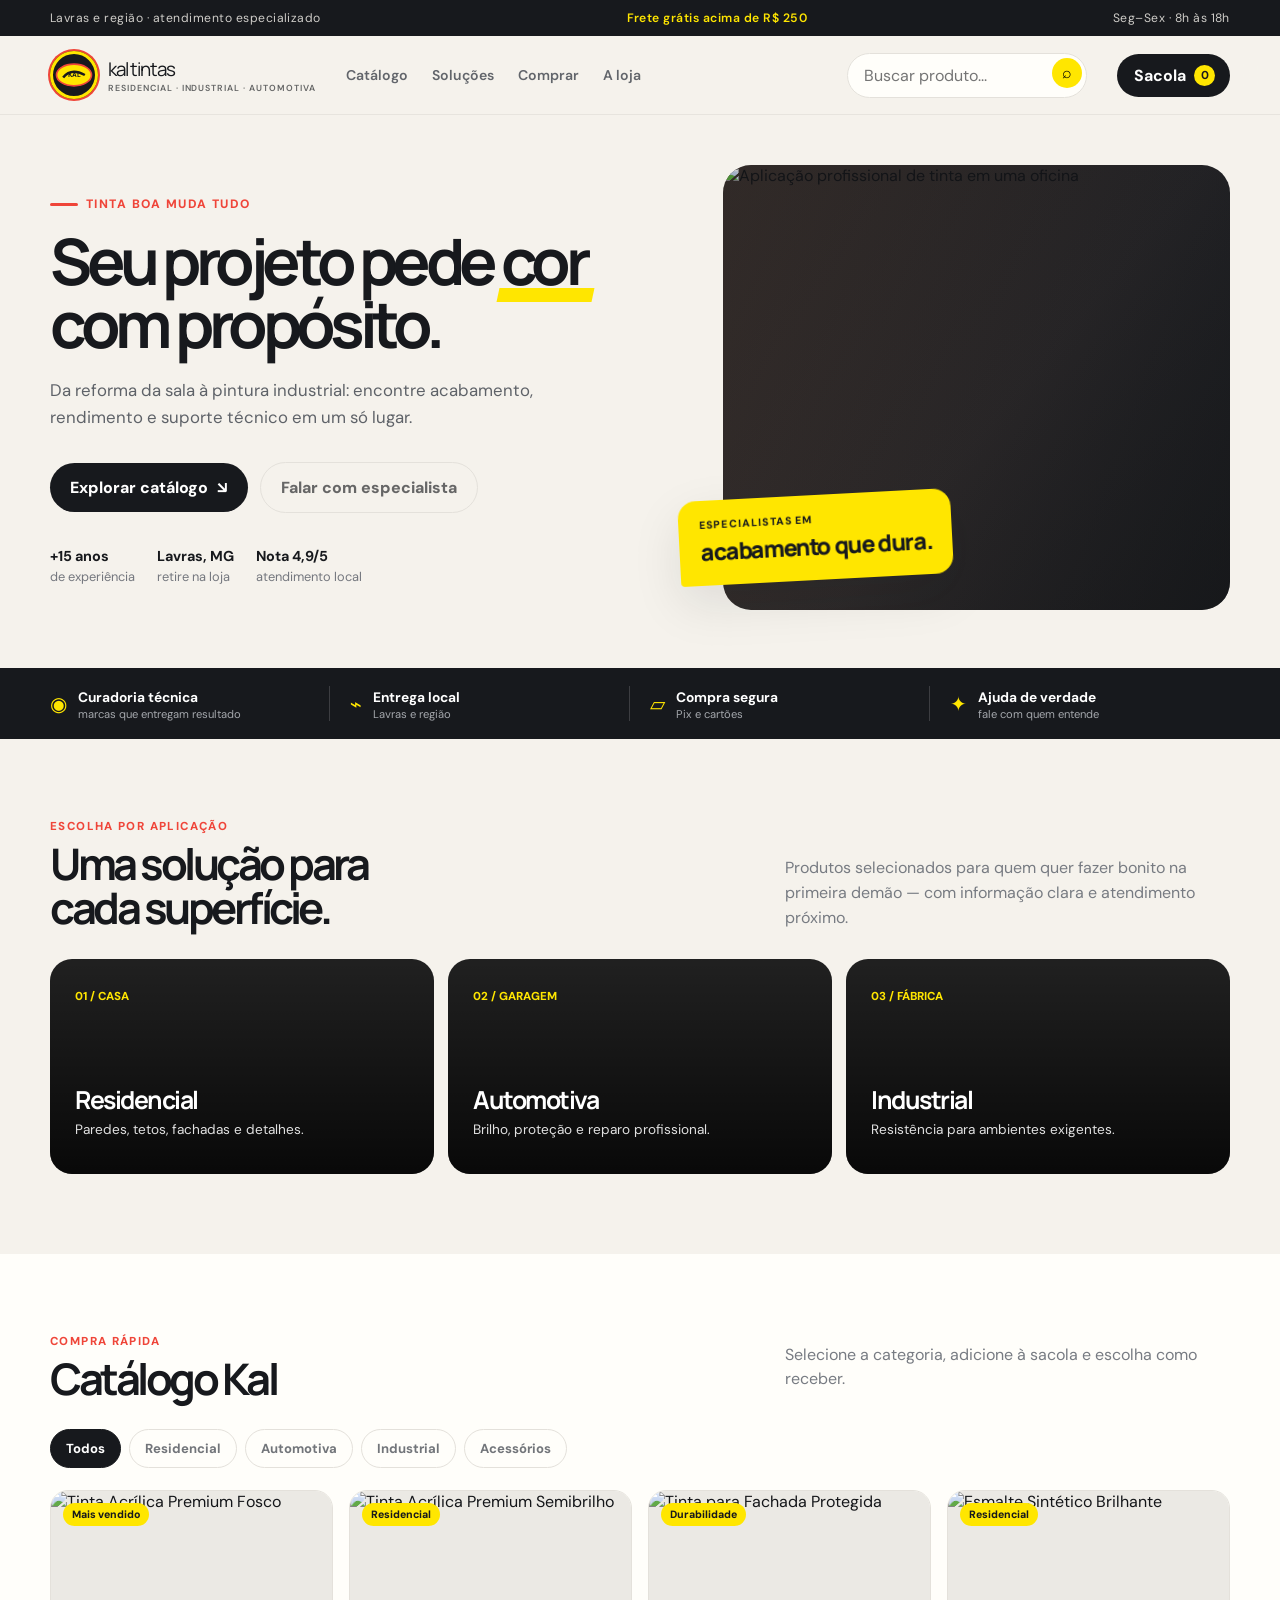
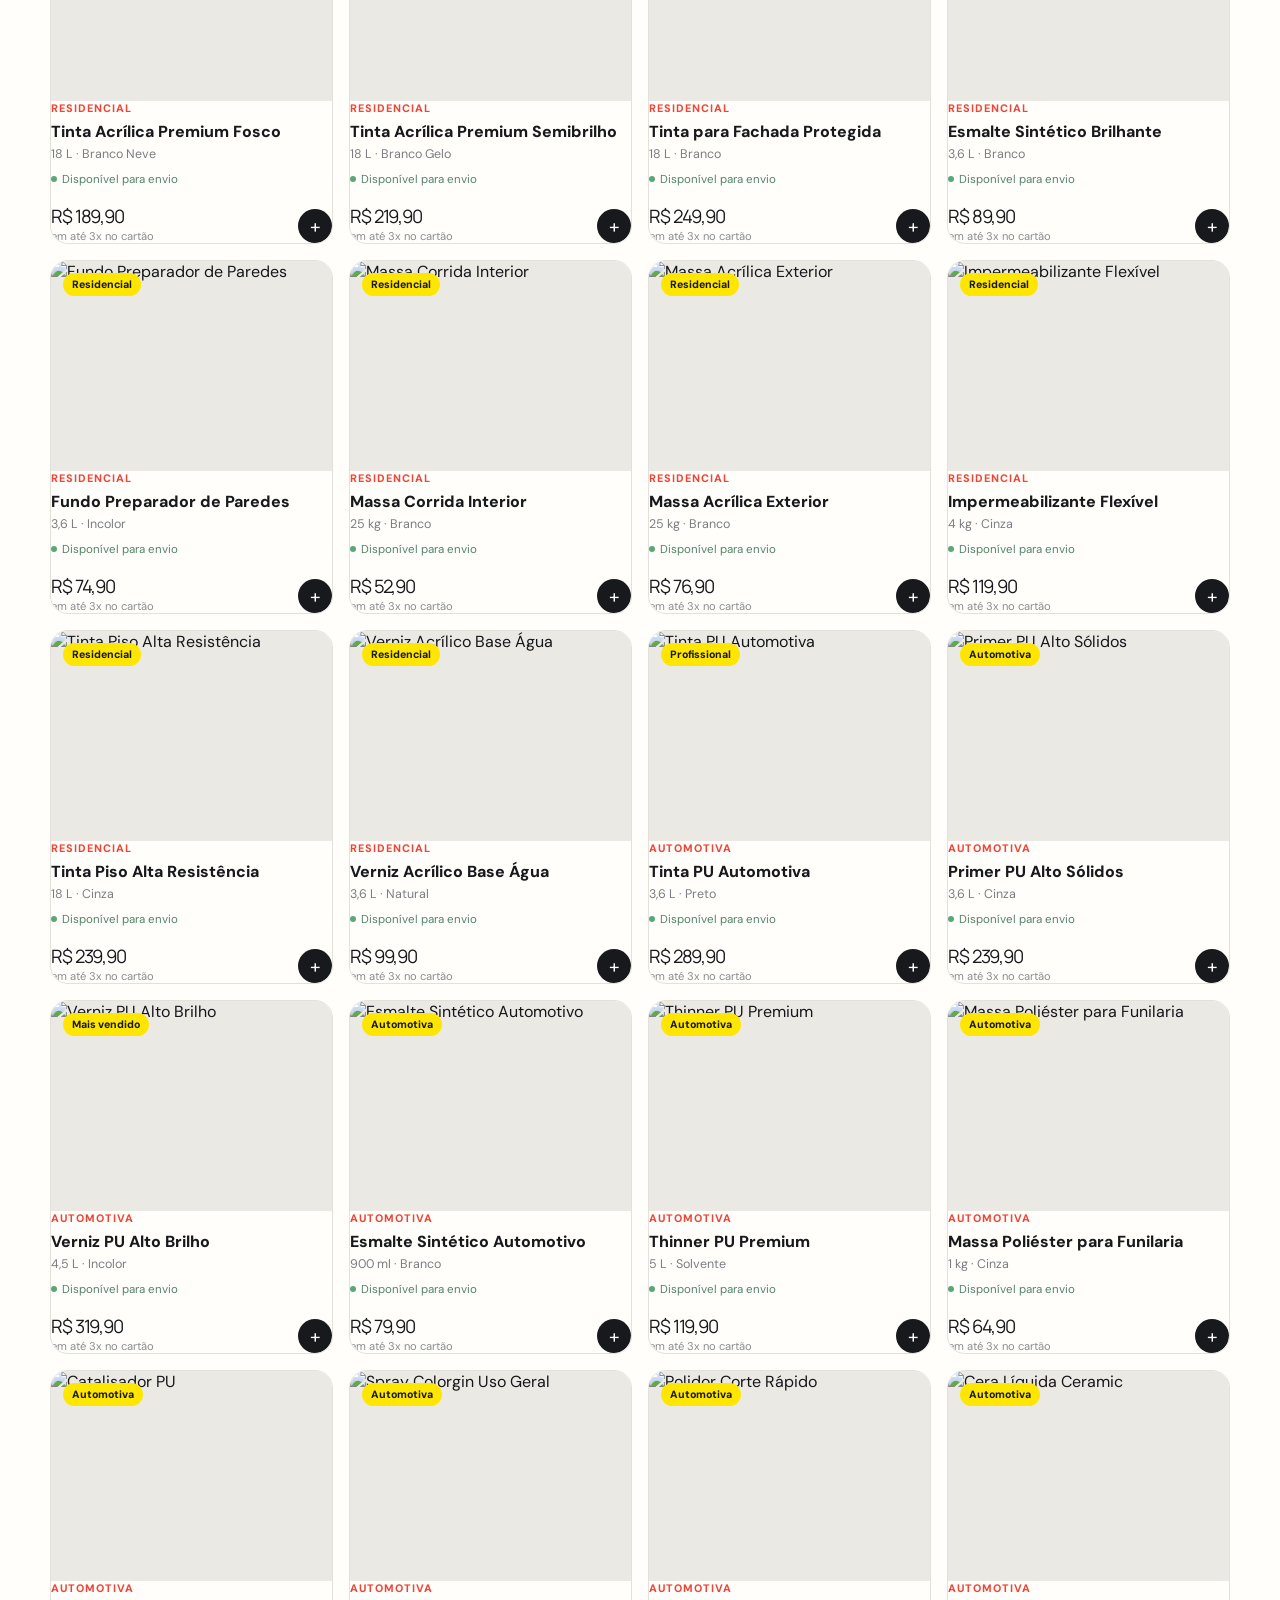
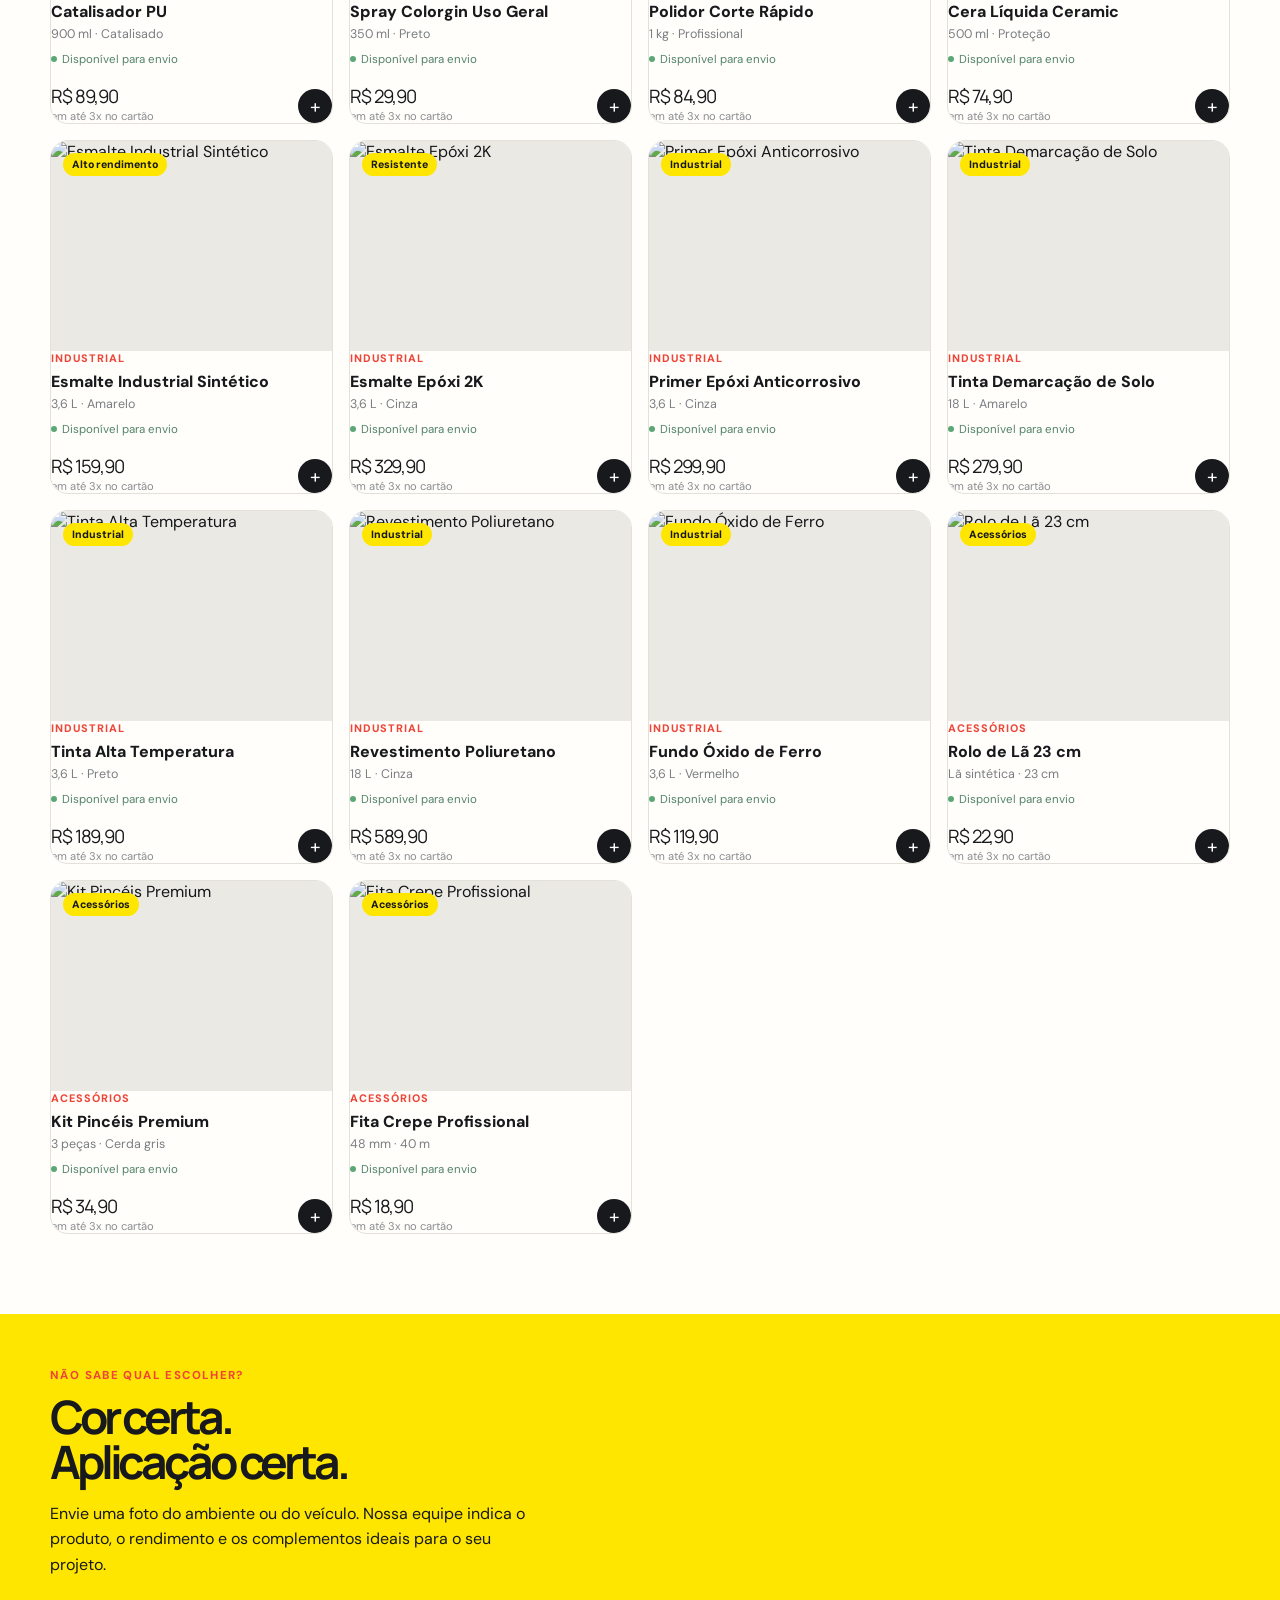
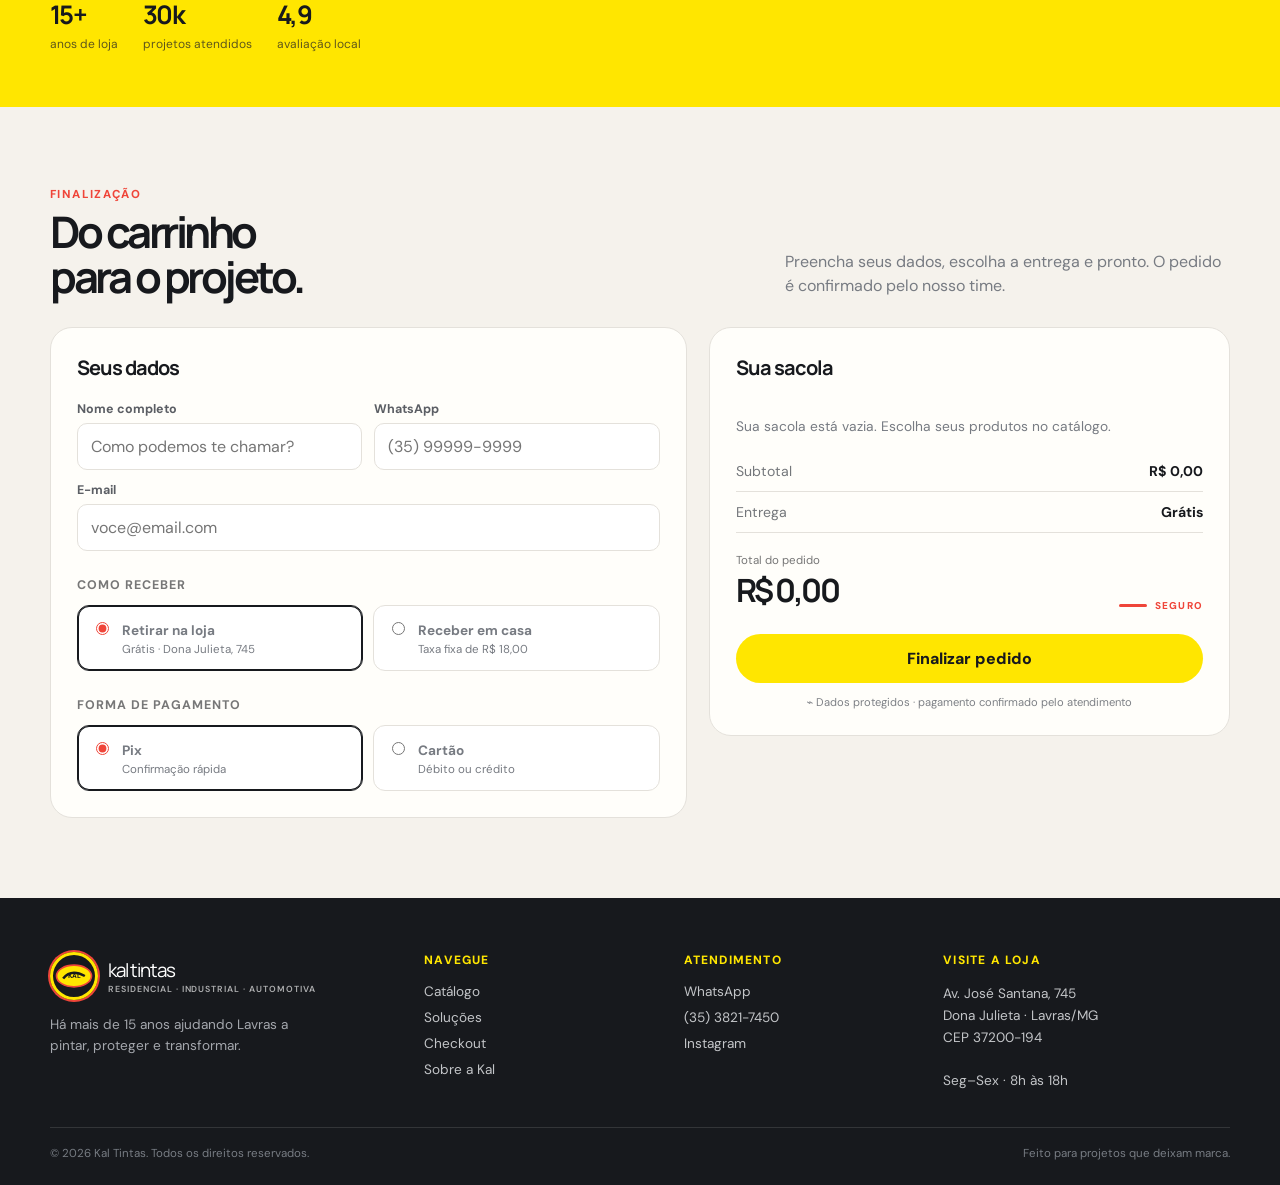
==== index.html @ bb9a052d "Add Kal Tintas storefront" ====
<!doctype html>
<html lang="pt-BR">
<head>
  <meta charset="utf-8" />
  <meta name="viewport" content="width=device-width, initial-scale=1" />
  <meta name="theme-color" content="#17191d" />
  <meta name="description" content="Kal Tintas: tintas residenciais, industriais e automotivas em Lavras, MG." />
  <title>Kal Tintas · A cor certa para cada projeto</title>
  <link rel="icon" type="image/svg+xml" href="data:image/svg+xml,%3Csvg xmlns='http://www.w3.org/2000/svg' viewBox='0 0 64 64'%3E%3Crect width='64' height='64' rx='16' fill='%2317191d'/%3E%3Cellipse cx='32' cy='32' rx='25' ry='16' fill='%23ffe600' stroke='%23ef4539' stroke-width='3'/%3E%3Cpath d='M18 34c9-10 20-8 29-2' fill='none' stroke='%2317191d' stroke-width='4'/%3E%3C/svg%3E" />
  <link rel="preconnect" href="https://fonts.googleapis.com" />
  <link rel="preconnect" href="https://fonts.gstatic.com" crossorigin />
  <link href="https://fonts.googleapis.com/css2?family=DM+Sans:wght@400;500;600;700&family=Manrope:wght@700;800&display=swap" rel="stylesheet" />
  <style>
    :root{--ink:#17191d;--ink-2:#20242a;--yellow:#ffe600;--red:#ef4539;--paper:#f5f2ec;--muted:#777b82;--line:#e4e1db;--card:#fffefa;--shadow:0 18px 50px rgba(23,25,29,.10)}
    *{box-sizing:border-box} html{scroll-behavior:smooth} body{margin:0;background:var(--paper);color:var(--ink);font-family:'DM Sans',system-ui,sans-serif;font-size:16px} button,input,select{font:inherit} button{cursor:pointer;border:0} a{color:inherit;text-decoration:none}.wrap{width:min(1180px,calc(100% - 40px));margin:auto}
    .topline{background:var(--ink);color:#f7f4ee;font-size:.76rem;letter-spacing:.04em}.topline .wrap{height:36px;display:flex;align-items:center;justify-content:space-between}.topline span{opacity:.82}.topline b{color:var(--yellow);font-weight:600}
    header{position:sticky;top:0;z-index:20;background:rgba(245,242,236,.92);backdrop-filter:blur(18px);border-bottom:1px solid rgba(228,225,219,.8)}.nav{height:78px;display:flex;align-items:center;gap:30px}.brand{display:flex;align-items:center;gap:10px;min-width:max-content}.brand-mark{width:48px;height:48px;display:grid;place-items:center;border-radius:50%;background:var(--ink);box-shadow:inset 0 0 0 3px var(--yellow),0 0 0 2px var(--red)}.brand-mark svg{width:40px}.brand-name{font-family:Manrope,sans-serif;font-size:1.18rem;letter-spacing:-.06em}.brand-name small{display:block;font:600 .55rem 'DM Sans';letter-spacing:.11em;text-transform:uppercase;opacity:.65}.navlinks{display:flex;gap:24px;font-size:.88rem;font-weight:600;color:#62656b}.navlinks a:hover{color:var(--ink)}.search{margin-left:auto;position:relative;width:min(240px,22vw)}.search input{width:100%;border:1px solid var(--line);background:#fffefa;border-radius:999px;padding:11px 42px 11px 16px;outline:none}.search input:focus{border-color:var(--ink)}.search button{position:absolute;right:5px;top:5px;width:30px;height:30px;background:var(--yellow);border-radius:50%}.cart-btn{position:relative;background:var(--ink);color:white;border-radius:999px;padding:11px 15px 11px 17px;display:flex;align-items:center;gap:8px;font-weight:700}.cart-count{background:var(--yellow);color:var(--ink);min-width:21px;height:21px;border-radius:50%;display:grid;place-items:center;font-size:.72rem}.menu{display:none;background:none;font-size:1.5rem}
    .hero{padding:50px 0 58px;background:var(--paper);overflow:hidden}.hero-grid{display:grid;grid-template-columns:1.02fr .98fr;gap:56px;align-items:center}.eyebrow{display:inline-flex;gap:8px;align-items:center;color:var(--red);font-size:.76rem;font-weight:800;letter-spacing:.12em;text-transform:uppercase}.eyebrow:before{content:'';width:28px;height:3px;background:var(--red);border-radius:4px}.hero h1{font-family:Manrope,sans-serif;font-size:clamp(2.7rem,5vw,5.4rem);line-height:.97;letter-spacing:-.085em;margin:18px 0 22px;max-width:650px}.hero h1 em{font-style:normal;position:relative;z-index:0}.hero h1 em:after{content:'';position:absolute;left:-3px;right:-6px;bottom:2px;height:14px;background:var(--yellow);z-index:-1;transform:skew(-12deg)}.hero p{max-width:510px;color:#5e6268;line-height:1.65;font-size:1.05rem;margin:0 0 30px}.hero-actions{display:flex;gap:12px;align-items:center;flex-wrap:wrap}.btn{padding:14px 20px;border-radius:999px;font-weight:800;display:inline-flex;gap:9px;align-items:center;justify-content:center;transition:transform .2s,box-shadow .2s}.btn:hover{transform:translateY(-2px);box-shadow:0 9px 20px rgba(23,25,29,.12)}.btn-dark{background:var(--ink);color:white}.btn-yellow{background:var(--yellow);color:var(--ink)}.btn-ghost{background:transparent;color:#666;border:1px solid var(--line)}.hero-note{display:flex;gap:22px;margin-top:34px;color:#74777e;font-size:.8rem}.hero-note strong{display:block;color:var(--ink);font-size:.9rem;margin-bottom:3px}.hero-visual{min-height:445px;position:relative}.hero-photo{position:absolute;inset:0 0 0 8%;border-radius:28px;overflow:hidden;background:linear-gradient(110deg,#39302d,#1a1d22)}.hero-photo img{width:100%;height:100%;object-fit:cover;filter:saturate(.9) contrast(1.05)}.hero-photo:after{content:'';position:absolute;inset:0;background:linear-gradient(130deg,rgba(20,20,20,.22),rgba(20,20,20,.02) 55%,rgba(20,20,20,.55))}.hero-badge{position:absolute;z-index:2;left:0;bottom:30px;background:var(--yellow);padding:18px 21px;border-radius:18px 18px 18px 4px;box-shadow:var(--shadow);font-weight:800;transform:rotate(-3deg)}.hero-badge small{display:block;font-size:.66rem;letter-spacing:.11em;text-transform:uppercase;margin-bottom:4px}.hero-badge span{font-family:Manrope;font-size:1.45rem;letter-spacing:-.06em}
    .trust{background:var(--ink);color:white}.trust .wrap{display:grid;grid-template-columns:repeat(4,1fr);gap:20px;padding:18px 0}.trust-item{display:flex;align-items:center;gap:11px;border-right:1px solid rgba(255,255,255,.16)}.trust-item:last-child{border:0}.trust-icon{color:var(--yellow);font-size:1.25rem}.trust small{display:block;color:#a4a7ac;font-size:.7rem}.trust strong{font-size:.86rem}
    .section{padding:80px 0}.section-head{display:flex;justify-content:space-between;align-items:end;gap:20px;margin-bottom:28px}.section-kicker{color:var(--red);font-size:.72rem;font-weight:800;letter-spacing:.12em;text-transform:uppercase}.section h2{font-family:Manrope;font-size:clamp(2rem,3.4vw,3.2rem);letter-spacing:-.08em;line-height:1.02;margin:8px 0 0}.section-intro{color:var(--muted);max-width:445px;line-height:1.55;margin:0}.categories{display:grid;grid-template-columns:repeat(3,1fr);gap:14px}.cat{min-height:215px;padding:25px;border-radius:22px;position:relative;overflow:hidden;color:white;background:#222}.cat:before{content:'';position:absolute;inset:0;background:var(--bg) center/cover;opacity:.73;transition:transform .5s}.cat:hover:before{transform:scale(1.06)}.cat:after{content:'';position:absolute;inset:0;background:linear-gradient(0deg,rgba(0,0,0,.75),rgba(0,0,0,.05))}.cat>*{position:relative;z-index:1}.cat .cat-num{font-size:.72rem;color:var(--yellow);font-weight:800}.cat h3{font-family:Manrope;font-size:1.55rem;letter-spacing:-.06em;margin:78px 0 5px}.cat p{font-size:.85rem;color:#e1e1e1;margin:0}
    .catalog{background:#fffefa}.catalog .section-head{align-items:center}.filters{display:flex;gap:8px;flex-wrap:wrap;margin-bottom:22px}.filter{padding:10px 15px;border:1px solid var(--line);border-radius:999px;background:transparent;color:#72757a;font-weight:700;font-size:.82rem}.filter.active,.filter:hover{background:var(--ink);border-color:var(--ink);color:white}.product-grid{display:grid;grid-template-columns:repeat(4,1fr);gap:16px}.product-card{background:var(--card);border:1px solid var(--line);border-radius:18px;overflow:hidden;position:relative;transition:transform .2s,box-shadow .2s}.product-card:hover{transform:translateY(-4px);box-shadow:var(--shadow)}.product-img{height:210px;background:#ebe9e4;position:relative;overflow:hidden}.product-img img{height:100%;width:100%;object-fit:cover;filter:saturate(.82) contrast(1.03);transition:transform .35s}.product-card:hover .product-img img{transform:scale(1.04)}.tag{position:absolute;left:12px;top:12px;background:var(--yellow);border-radius:999px;padding:5px 9px;font-size:.66rem;font-weight:800}..product-info{padding:16px}.product-category{font-size:.68rem;text-transform:uppercase;letter-spacing:.09em;color:var(--red);font-weight:800}.product-name{font-weight:800;margin:7px 0 4px;line-height:1.22}.product-detail{color:#7a7d83;font-size:.78rem}.product-bottom{display:flex;justify-content:space-between;align-items:end;margin-top:16px}.price{font-family:Manrope;font-size:1.15rem;letter-spacing:-.06em}.installments{color:#8a8c90;font-size:.7rem}.add{width:34px;height:34px;border-radius:50%;display:grid;place-items:center;background:var(--ink);color:white;font-size:1.2rem;transition:background .2s}.add:hover{background:var(--red)}.stock{display:inline-flex;gap:5px;align-items:center;color:#54836a;font-size:.72rem;margin-top:10px}.stock i{width:6px;height:6px;background:#5ba876;border-radius:50%}
    .service-band{background:var(--yellow);padding:0;overflow:hidden}.service-grid{display:grid;grid-template-columns:1.1fr .9fr;align-items:stretch;min-height:330px}.service-copy{padding:54px 40px 54px 0}.service-copy h2{font-family:Manrope;font-size:clamp(2rem,3.6vw,3.8rem);letter-spacing:-.09em;line-height:.98;margin:11px 0 16px;max-width:500px}.service-copy p{max-width:480px;line-height:1.6;margin:0 0 20px}.service-photo{min-height:330px;background:url('https://www.leiritz-maschinenbau.de/leiritz/oberflaechenveredelung/leiritz-industrielackierung-02.jpg') center/cover;position:relative}.service-photo:after{content:'';position:absolute;inset:0;background:linear-gradient(90deg,var(--yellow),transparent 35%)}.service-stats{display:flex;gap:25px}.service-stats strong{font-family:Manrope;font-size:1.6rem;display:block;letter-spacing:-.06em}.service-stats span{font-size:.75rem;color:#5f571a}
    .checkout-section{background:var(--paper)}.checkout-grid{display:grid;grid-template-columns:1.1fr .9fr;gap:22px;align-items:start}.checkout-card{background:#fffefa;border:1px solid var(--line);border-radius:22px;padding:26px}.checkout-card h3{font-family:Manrope;margin:0 0 20px;font-size:1.25rem;letter-spacing:-.05em}.checkout-card h4{font-size:.78rem;letter-spacing:.08em;text-transform:uppercase;margin:26px 0 12px;color:#777}.form-grid{display:grid;grid-template-columns:1fr 1fr;gap:12px}.field{display:flex;flex-direction:column;gap:6px}.field.full{grid-column:1/-1}.field label{font-size:.78rem;font-weight:700;color:#5b5e64}.field input,.field select{width:100%;border:1px solid var(--line);border-radius:10px;padding:12px 13px;background:white;outline:none}.field input:focus,.field select:focus{border-color:var(--ink)}.choice-row{display:grid;grid-template-columns:1fr 1fr;gap:10px}.choice{border:1px solid var(--line);border-radius:12px;padding:13px;display:flex;gap:10px;align-items:flex-start;background:white}.choice:has(input:checked){border-color:var(--ink);box-shadow:inset 0 0 0 1px var(--ink)}.choice input{accent-color:var(--red);margin-top:3px}.choice strong{font-size:.85rem;display:block}.choice span{display:block;font-size:.72rem;color:var(--muted);margin-top:3px}.summary{position:sticky;top:100px}.summary-line{display:flex;justify-content:space-between;gap:15px;font-size:.88rem;padding:11px 0;border-bottom:1px solid var(--line)}.summary-line span:first-child{color:#74777b}.summary-total{display:flex;justify-content:space-between;align-items:end;padding-top:20px}.summary-total small{display:block;color:#777;font-size:.72rem}.summary-total strong{font-family:Manrope;font-size:2rem;letter-spacing:-.08em}.empty{padding:16px 0;color:var(--muted);font-size:.86rem}.pay-btn{width:100%;margin-top:22px}.secure{display:flex;justify-content:center;gap:6px;color:#7e8186;font-size:.7rem;margin-top:12px}
    footer{background:var(--ink);color:white;padding:54px 0 24px}.footer-grid{display:grid;grid-template-columns:1.2fr .8fr .8fr 1fr;gap:30px}.footer-brand p{color:#a4a7ad;line-height:1.55;max-width:255px;font-size:.85rem}.footer-title{font-size:.75rem;text-transform:uppercase;letter-spacing:.1em;color:var(--yellow);font-weight:800;margin-bottom:15px}.footer-links{display:grid;gap:9px;color:#c3c5c8;font-size:.85rem}.footer-links a:hover{color:var(--yellow)}.address{color:#c3c5c8;font-size:.85rem;line-height:1.6}.footer-bottom{border-top:1px solid rgba(255,255,255,.12);margin-top:35px;padding-top:18px;display:flex;justify-content:space-between;color:#777c83;font-size:.72rem}
    .toast{position:fixed;right:20px;bottom:20px;z-index:50;background:var(--ink);color:white;padding:14px 17px;border-radius:14px;box-shadow:var(--shadow);transform:translateY(120px);opacity:0;transition:.3s;max-width:320px;font-size:.85rem}.toast.show{transform:none;opacity:1}.cart-drawer{position:fixed;z-index:40;inset:0;pointer-events:none}.cart-drawer:before{content:'';position:absolute;inset:0;background:rgba(0,0,0,.35);opacity:0;transition:.3s}.cart-panel{position:absolute;right:0;top:0;height:100%;width:min(420px,100%);background:var(--paper);padding:25px;transform:translateX(100%);transition:.35s;display:flex;flex-direction:column}.cart-drawer.open{pointer-events:auto}.cart-drawer.open:before{opacity:1}.cart-drawer.open .cart-panel{transform:none}.cart-head{display:flex;justify-content:space-between;align-items:center;border-bottom:1px solid var(--line);padding-bottom:18px}.cart-head h3{font-family:Manrope;margin:0;font-size:1.35rem;letter-spacing:-.06em}.close{width:34px;height:34px;border-radius:50%;background:white;color:var(--ink);font-size:1.3rem}.cart-items{flex:1;overflow:auto;padding:14px 0}.cart-item{display:grid;grid-template-columns:64px 1fr auto;gap:12px;align-items:center;padding:12px 0;border-bottom:1px solid var(--line)}.cart-item img{width:64px;height:64px;border-radius:10px;object-fit:cover}.cart-item h4{font-size:.83rem;margin:0 0 4px}.cart-item p{font-size:.74rem;color:var(--muted);margin:0}.qty{display:flex;align-items:center;gap:7px;margin-top:7px}.qty button{width:21px;height:21px;border-radius:50%;background:white;border:1px solid var(--line)}.cart-item-price{font-weight:800;font-size:.82rem}.cart-footer{border-top:1px solid var(--line);padding-top:16px}.cart-total{display:flex;justify-content:space-between;font-family:Manrope;font-size:1.3rem;margin-bottom:16px}.mobile-nav{display:none}
    @media(max-width:960px){.nav{gap:15px}.navlinks{display:none}.search{width:min(270px,45vw)}.hero-grid{gap:28px}.product-grid{grid-template-columns:repeat(3,1fr)}.footer-grid{grid-template-columns:1fr 1fr}.service-grid,.checkout-grid{grid-template-columns:1fr}.service-copy{padding:48px 0}.service-photo{min-height:230px}.summary{position:static}}
    @media(max-width:650px){.wrap{width:min(100% - 28px,540px)}.topline .wrap{height:32px}.topline span{display:none}.topline .wrap{justify-content:center}.nav{height:68px}.brand-mark{width:40px;height:40px}.brand-name{font-size:1rem}.search{width:auto;flex:1}.search input{padding:9px 34px 9px 12px;font-size:.8rem}.search button{width:26px;height:26px;top:4px}.cart-btn{padding:9px 10px;font-size:0}.cart-btn .cart-count{font-size:.72rem}.menu{display:block}.hero{padding:35px 0 42px}.hero-grid{grid-template-columns:1fr}.hero h1{font-size:3.35rem}.hero p{font-size:.95rem}.hero-visual{min-height:310px}.hero-photo{inset:0 0 0 5%}.hero-badge{bottom:15px;left:0;padding:14px 16px}.hero-badge span{font-size:1.1rem}.hero-note{gap:14px;font-size:.71rem}.trust .wrap{grid-template-columns:1fr 1fr;gap:12px;padding:17px 0}.trust-item{border:0}.trust-item strong{font-size:.76rem}.trust-item small{font-size:.65rem}.section{padding:58px 0}.section-head{display:block}.section-intro{margin-top:15px}.categories{grid-template-columns:1fr}.cat{min-height:175px}.cat h3{margin-top:52px}.product-grid{grid-template-columns:repeat(2,1fr);gap:10px}.product-img{height:155px}.product-info{padding:12px}.product-name{font-size:.88rem}.product-detail{font-size:.7rem}.price{font-size:.99rem}.add{width:31px;height:31px}.filters{overflow:auto;flex-wrap:nowrap;padding-bottom:3px}.filter{white-space:nowrap}.service-stats{gap:15px}.service-stats strong{font-size:1.3rem}.form-grid{grid-template-columns:1fr}.field.full{grid-column:auto}.choice-row{grid-template-columns:1fr}.checkout-card{padding:19px}.footer-grid{grid-template-columns:1fr 1fr;gap:27px}.footer-brand{grid-column:1/-1}.footer-bottom{display:block;line-height:1.5}.footer-bottom span{display:block;margin-top:6px}.mobile-nav{display:flex;position:fixed;z-index:18;bottom:0;left:0;right:0;background:var(--ink);padding:11px 18px;justify-content:space-around;color:white}.mobile-nav a{font-size:.68rem;display:grid;justify-items:center;gap:3px;color:#c9cbd0}.mobile-nav a:first-child{color:var(--yellow)}body{padding-bottom:58px}}
  </style>
</head>
<body>
  <div class="topline"><div class="wrap"><span>Lavras e região · atendimento especializado</span><b>Frete grátis acima de R$ 250</b><span>Seg–Sex · 8h às 18h</span></div></div>
  <header><div class="wrap nav">
    <button class="menu" aria-label="Abrir menu">☰</button>
    <a class="brand" href="#inicio" aria-label="Kal Tintas início"><span class="brand-mark"><svg viewBox="0 0 48 48" aria-hidden="true"><ellipse cx="24" cy="24" rx="21" ry="13" fill="#ffe600" stroke="#ef4539" stroke-width="2"/><path d="M11 27c7-9 17-8 26-3" fill="none" stroke="#17191d" stroke-width="3"/><text x="24" y="26" text-anchor="middle" font-size="8" font-weight="800" fill="#17191d">KAL</text></svg></span><span class="brand-name">kal tintas<small>residencial · industrial · automotiva</small></span></a>
    <nav class="navlinks"><a href="#catalogo">Catálogo</a><a href="#servicos">Soluções</a><a href="#checkout">Comprar</a><a href="#contato">A loja</a></nav>
    <div class="search"><input id="search" placeholder="Buscar produto..." aria-label="Buscar produto"/><button aria-label="Buscar">⌕</button></div>
    <button class="cart-btn" id="open-cart" aria-label="Abrir sacola">Sacola <span class="cart-count" id="cart-count">0</span></button>
  </div></header>

  <main>
    <section class="hero" id="inicio"><div class="wrap hero-grid"><div>
      <span class="eyebrow">Tinta boa muda tudo</span><h1>Seu projeto pede <em>cor</em> com propósito.</h1><p>Da reforma da sala à pintura industrial: encontre acabamento, rendimento e suporte técnico em um só lugar.</p>
      <div class="hero-actions"><a class="btn btn-dark" href="#catalogo">Explorar catálogo <span>↘</span></a><a class="btn btn-ghost" href="https://wa.me/553538217450" target="_blank" rel="noreferrer">Falar com especialista</a></div>
      <div class="hero-note"><div><strong>+15 anos</strong>de experiência</div><div><strong>Lavras, MG</strong>retire na loja</div><div><strong>Nota 4,9/5</strong>atendimento local</div></div>
    </div><div class="hero-visual"><div class="hero-photo"><img src="https://framerusercontent.com/images/KLGcQ28lwf1atni1dUog4gjyicA.jpg?height=703&width=960" alt="Aplicação profissional de tinta em uma oficina"/></div><div class="hero-badge"><small>Especialistas em</small><span>acabamento que dura.</span></div></div></div></section>
    <section class="trust"><div class="wrap"><div class="trust-item"><span class="trust-icon">◉</span><div><strong>Curadoria técnica</strong><small>marcas que entregam resultado</small></div></div><div class="trust-item"><span class="trust-icon">⌁</span><div><strong>Entrega local</strong><small>Lavras e região</small></div></div><div class="trust-item"><span class="trust-icon">▱</span><div><strong>Compra segura</strong><small>Pix e cartões</small></div></div><div class="trust-item"><span class="trust-icon">✦</span><div><strong>Ajuda de verdade</strong><small>fale com quem entende</small></div></div></div></section>

    <section class="section"><div class="wrap"><div class="section-head"><div><div class="section-kicker">Escolha por aplicação</div><h2>Uma solução para<br/>cada superfície.</h2></div><p class="section-intro">Produtos selecionados para quem quer fazer bonito na primeira demão — com informação clara e atendimento próximo.</p></div><div class="categories"><a class="cat" style="--bg:url('https://images.unsplash.com/photo-1562259949-e8e7683e6ab1?auto=format&fit=crop&w=1000&q=85')" href="#catalogo" data-filter-link="Residencial"><span class="cat-num">01 / CASA</span><h3>Residencial</h3><p>Paredes, tetos, fachadas e detalhes.</p></a><a class="cat" style="--bg:url('https://framerusercontent.com/images/KLGcQ28lwf1atni1dUog4gjyicA.jpg?height=703&width=960')" href="#catalogo" data-filter-link="Automotiva"><span class="cat-num">02 / GARAGEM</span><h3>Automotiva</h3><p>Brilho, proteção e reparo profissional.</p></a><a class="cat" style="--bg:url('https://www.leiritz-maschinenbau.de/leiritz/oberflaechenveredelung/leiritz-industrielackierung-02.jpg')" href="#catalogo" data-filter-link="Industrial"><span class="cat-num">03 / FÁBRICA</span><h3>Industrial</h3><p>Resistência para ambientes exigentes.</p></a></div></div></section>

    <section class="section catalog" id="catalogo"><div class="wrap"><div class="section-head"><div><div class="section-kicker">Compra rápida</div><h2>Catálogo Kal</h2></div><p class="section-intro">Selecione a categoria, adicione à sacola e escolha como receber.</p></div><div class="filters"><button class="filter active" data-filter="Todos">Todos</button><button class="filter" data-filter="Residencial">Residencial</button><button class="filter" data-filter="Automotiva">Automotiva</button><button class="filter" data-filter="Industrial">Industrial</button><button class="filter" data-filter="Acessórios">Acessórios</button></div><div class="product-grid" id="product-grid"></div></div></section>

    <section class="service-band" id="servicos"><div class="wrap service-grid"><div class="service-copy"><div class="section-kicker">Não sabe qual escolher?</div><h2>Cor certa.<br/>Aplicação certa.</h2><p>Envie uma foto do ambiente ou do veículo. Nossa equipe indica o produto, o rendimento e os complementos ideais para o seu projeto.</p><div class="service-stats"><div><strong>15+</strong><span>anos de loja</span></div><div><strong>30k</strong><span>projetos atendidos</span></div><div><strong>4,9</strong><span>avaliação local</span></div></div></div><div class="service-photo" aria-label="Pintura industrial profissional"></div></div></section>

    <section class="section checkout-section" id="checkout"><div class="wrap"><div class="section-head"><div><div class="section-kicker">Finalização</div><h2>Do carrinho<br/>para o projeto.</h2></div><p class="section-intro">Preencha seus dados, escolha a entrega e pronto. O pedido é confirmado pelo nosso time.</p></div><div class="checkout-grid"><div class="checkout-card"><h3>Seus dados</h3><div class="form-grid"><div class="field"><label for="name">Nome completo</label><input id="name" placeholder="Como podemos te chamar?"/></div><div class="field"><label for="phone">WhatsApp</label><input id="phone" placeholder="(35) 99999-9999"/></div><div class="field full"><label for="email">E-mail</label><input id="email" type="email" placeholder="voce@email.com"/></div></div><h4>Como receber</h4><div class="choice-row"><label class="choice"><input type="radio" name="shipping" value="pickup" checked/><span><strong>Retirar na loja</strong><span>Grátis · Dona Julieta, 745</span></span></label><label class="choice"><input type="radio" name="shipping" value="delivery"/><span><strong>Receber em casa</strong><span>Taxa fixa de R$ 18,00</span></span></label></div><div class="form-grid" id="address-fields" style="display:none;margin-top:12px"><div class="field full"><label for="address">Endereço de entrega</label><input id="address" placeholder="Rua, número e complemento"/></div><div class="field"><label for="city">Cidade</label><input id="city" value="Lavras"/></div><div class="field"><label for="zip">CEP</label><input id="zip" placeholder="37200-000"/></div></div><h4>Forma de pagamento</h4><div class="choice-row"><label class="choice"><input type="radio" name="payment" value="pix" checked/><span><strong>Pix</strong><span>Confirmação rápida</span></span></label><label class="choice"><input type="radio" name="payment" value="card"/><span><strong>Cartão</strong><span>Débito ou crédito</span></span></label></div><div class="form-grid" id="card-fields" style="display:none;margin-top:12px"><div class="field full"><label for="card-number">Número do cartão</label><input id="card-number" inputmode="numeric" placeholder="0000 0000 0000 0000"/></div><div class="field"><label for="card-name">Nome no cartão</label><input id="card-name" placeholder="NOME SOBRENOME"/></div><div class="field"><label for="card-expiry">Validade / CVV</label><input id="card-expiry" placeholder="MM/AA · 123"/></div></div></div><div class="checkout-card summary"><h3>Sua sacola</h3><div id="checkout-lines"><div class="empty">Sua sacola está vazia. Escolha seus produtos no catálogo.</div></div><div class="summary-line"><span>Subtotal</span><strong id="subtotal">R$ 0,00</strong></div><div class="summary-line"><span>Entrega</span><strong id="shipping-cost">R$ 0,00</strong></div><div class="summary-total"><div><small>Total do pedido</small><strong id="total">R$ 0,00</strong></div><span class="eyebrow" style="font-size:.62rem">seguro</span></div><button class="btn btn-yellow pay-btn" id="finish-order">Finalizar pedido</button><div class="secure">⌁ Dados protegidos · pagamento confirmado pelo atendimento</div></div></div></div></section>
  </main>
  <footer id="contato"><div class="wrap"><div class="footer-grid"><div class="footer-brand"><a class="brand" href="#inicio"><span class="brand-mark"><svg viewBox="0 0 48 48"><ellipse cx="24" cy="24" rx="21" ry="13" fill="#ffe600" stroke="#ef4539" stroke-width="2"/><path d="M11 27c7-9 17-8 26-3" fill="none" stroke="#17191d" stroke-width="3"/><text x="24" y="26" text-anchor="middle" font-size="8" font-weight="800" fill="#17191d">KAL</text></svg></span><span class="brand-name">kal tintas<small>residencial · industrial · automotiva</small></span></a><p>Há mais de 15 anos ajudando Lavras a pintar, proteger e transformar.</p></div><div><div class="footer-title">Navegue</div><div class="footer-links"><a href="#catalogo">Catálogo</a><a href="#servicos">Soluções</a><a href="#checkout">Checkout</a><a href="#inicio">Sobre a Kal</a></div></div><div><div class="footer-title">Atendimento</div><div class="footer-links"><a href="https://wa.me/553538217450" target="_blank">WhatsApp</a><a href="tel:+553538217450">(35) 3821-7450</a><a href="https://instagram.com/kal.tintas/" target="_blank">Instagram</a></div></div><div><div class="footer-title">Visite a loja</div><div class="address">Av. José Santana, 745<br/>Dona Julieta · Lavras/MG<br/>CEP 37200-194<br/><br/>Seg–Sex · 8h às 18h</div></div></div><div class="footer-bottom"><span>© 2026 Kal Tintas. Todos os direitos reservados.</span><span>Feito para projetos que deixam marca.</span></div></div></footer>
  <nav class="mobile-nav"><a href="#inicio">⌂<span>Início</span></a><a href="#catalogo">▦<span>Catálogo</span></a><a href="#servicos">✦<span>Soluções</span></a><a href="#checkout">▤<span>Comprar</span></a></nav>
  <div class="cart-drawer" id="cart-drawer"><div class="cart-panel"><div class="cart-head"><h3>Sua sacola</h3><button class="close" id="close-cart" aria-label="Fechar sacola">×</button></div><div class="cart-items" id="cart-items"><div class="empty">Sua sacola está vazia.</div></div><div class="cart-footer"><div class="cart-total"><span>Total</span><span id="drawer-total">R$ 0,00</span></div><button class="btn btn-yellow" style="width:100%" id="go-checkout">Ir para checkout</button></div></div></div><div class="toast" id="toast"></div>
  <script>
    const imgAuto='https://framerusercontent.com/images/KLGcQ28lwf1atni1dUog4gjyicA.jpg?height=703&width=960';
    const imgInd='https://www.leiritz-maschinenbau.de/leiritz/oberflaechenveredelung/leiritz-industrielackierung-02.jpg';
    const imgShop='https://impel.pl/content/uploads/sites/10/2023/05/czyszczenie-kabin-lakierniczych.png';
    const imgWall='https://images.unsplash.com/photo-1562259949-e8e7683e6ab1?auto=format&fit=crop&w=900&q=85';
    const products=[
      ['Tinta Acrílica Premium Fosco','Residencial','18 L · Branco Neve',189.9,imgWall,'Mais vendido'],['Tinta Acrílica Premium Semibrilho','Residencial','18 L · Branco Gelo',219.9,imgWall,''],['Tinta para Fachada Protegida','Residencial','18 L · Branco',249.9,imgWall,'Durabilidade'],['Esmalte Sintético Brilhante','Residencial','3,6 L · Branco',89.9,imgWall,''],['Fundo Preparador de Paredes','Residencial','3,6 L · Incolor',74.9,imgWall,''],['Massa Corrida Interior','Residencial','25 kg · Branco',52.9,imgWall,''],['Massa Acrílica Exterior','Residencial','25 kg · Branco',76.9,imgWall,''],['Impermeabilizante Flexível','Residencial','4 kg · Cinza',119.9,imgWall,''],['Tinta Piso Alta Resistência','Residencial','18 L · Cinza',239.9,imgInd,''],['Verniz Acrílico Base Água','Residencial','3,6 L · Natural',99.9,imgWall,''],
      ['Tinta PU Automotiva','Automotiva','3,6 L · Preto',289.9,imgAuto,'Profissional'],['Primer PU Alto Sólidos','Automotiva','3,6 L · Cinza',239.9,imgAuto,''],['Verniz PU Alto Brilho','Automotiva','4,5 L · Incolor',319.9,imgAuto,'Mais vendido'],['Esmalte Sintético Automotivo','Automotiva','900 ml · Branco',79.9,imgAuto,''],['Thinner PU Premium','Automotiva','5 L · Solvente',119.9,imgShop,''],['Massa Poliéster para Funilaria','Automotiva','1 kg · Cinza',64.9,imgAuto,''],['Catalisador PU','Automotiva','900 ml · Catalisado',89.9,imgAuto,''],['Spray Colorgin Uso Geral','Automotiva','350 ml · Preto',29.9,imgShop,''],['Polidor Corte Rápido','Automotiva','1 kg · Profissional',84.9,imgAuto,''],['Cera Líquida Ceramic','Automotiva','500 ml · Proteção',74.9,imgAuto,''],
      ['Esmalte Industrial Sintético','Industrial','3,6 L · Amarelo',159.9,imgInd,'Alto rendimento'],['Esmalte Epóxi 2K','Industrial','3,6 L · Cinza',329.9,imgInd,'Resistente'],['Primer Epóxi Anticorrosivo','Industrial','3,6 L · Cinza',299.9,imgInd,''],['Tinta Demarcação de Solo','Industrial','18 L · Amarelo',279.9,imgInd,''],['Tinta Alta Temperatura','Industrial','3,6 L · Preto',189.9,imgInd,''],['Revestimento Poliuretano','Industrial','18 L · Cinza',589.9,imgInd,''],['Fundo Óxido de Ferro','Industrial','3,6 L · Vermelho',119.9,imgInd,''],
      ['Rolo de Lã 23 cm','Acessórios','Lã sintética · 23 cm',22.9,imgWall,''],['Kit Pincéis Premium','Acessórios','3 peças · Cerda gris',34.9,imgWall,''],['Fita Crepe Profissional','Acessórios','48 mm · 40 m',18.9,imgWall,'']
    ].map((p,i)=>({id:i+1,name:p[0],category:p[1],detail:p[2],price:p[3],img:p[4],tag:p[5]}));
    let cart=[]; let activeFilter='Todos';
    const brl=v=>v.toLocaleString('pt-BR',{style:'currency',currency:'BRL'});
    const grid=document.getElementById('product-grid');
    function renderProducts(){const query=(document.getElementById('search').value||'').toLowerCase();const list=products.filter(p=>(activeFilter==='Todos'||p.category===activeFilter)&&(p.name+' '+p.category+' '+p.detail).toLowerCase().includes(query));grid.innerHTML=list.length?list.map(p=>`<article class="product-card"><div class="product-img"><img loading="lazy" src="${p.img}" alt="${p.name}"/><span class="tag">${p.tag||p.category}</span></div><div class="product-info"><div class="product-category">${p.category}</div><div class="product-name">${p.name}</div><div class="product-detail">${p.detail}</div><div class="stock"><i></i> Disponível para envio</div><div class="product-bottom"><div><div class="price">${brl(p.price)}</div><div class="installments">em até 3x no cartão</div></div><button class="add" data-add="${p.id}" aria-label="Adicionar ${p.name}">+</button></div></div></article>`).join(''):'<div class="empty" style="grid-column:1/-1">Nenhum produto encontrado. Tente outro termo.</div>'};
    function renderCart(){const count=cart.reduce((s,i)=>s+i.qty,0);document.getElementById('cart-count').textContent=count;const items=document.getElementById('cart-items');const lines=document.getElementById('checkout-lines');if(!cart.length){items.innerHTML='<div class="empty">Sua sacola está vazia.</div>';lines.innerHTML='<div class="empty">Sua sacola está vazia. Escolha seus produtos no catálogo.</div>'}else{items.innerHTML=cart.map(i=>`<div class="cart-item"><img src="${i.img}" alt=""/><div><h4>${i.name}</h4><p>${brl(i.price)} · ${i.detail}</p><div class="qty"><button data-minus="${i.id}">−</button><span>${i.qty}</span><button data-plus="${i.id}">+</button></div></div><div class="cart-item-price">${brl(i.price*i.qty)}</div></div>`).join('');lines.innerHTML=cart.map(i=>`<div class="summary-line"><span>${i.qty}× ${i.name}</span><strong>${brl(i.price*i.qty)}</strong></div>`).join('')};const sub=cart.reduce((s,i)=>s+i.price*i.qty,0);const delivery=document.querySelector('input[name="shipping"]:checked')?.value==='delivery'?18:0;document.getElementById('subtotal').textContent=brl(sub);document.getElementById('shipping-cost').textContent=delivery?brl(delivery):'Grátis';document.getElementById('total').textContent=brl(sub+delivery);document.getElementById('drawer-total').textContent=brl(sub);}
    function toast(msg){const el=document.getElementById('toast');el.textContent=msg;el.classList.add('show');setTimeout(()=>el.classList.remove('show'),2600)}
    document.addEventListener('click',e=>{const add=e.target.closest('[data-add]');if(add){const p=products.find(x=>x.id===+add.dataset.add),found=cart.find(x=>x.id===p.id);found?found.qty++:cart.push({...p,qty:1});renderCart();toast(`${p.name} foi adicionada à sacola.`)}const plus=e.target.closest('[data-plus]');if(plus){cart.find(x=>x.id===+plus.dataset.plus).qty++;renderCart()}const minus=e.target.closest('[data-minus]');if(minus){const i=cart.find(x=>x.id===+minus.dataset.minus);i.qty--;if(i.qty<=0)cart=cart.filter(x=>x.id!==i.id);renderCart()}});
    document.querySelectorAll('.filter').forEach(b=>b.addEventListener('click',()=>{document.querySelectorAll('.filter').forEach(x=>x.classList.remove('active'));b.classList.add('active');activeFilter=b.dataset.filter;renderProducts()}));document.querySelectorAll('[data-filter-link]').forEach(a=>a.addEventListener('click',()=>{activeFilter=a.dataset.filterLink;document.querySelectorAll('.filter').forEach(x=>x.classList.toggle('active',x.dataset.filter===activeFilter));setTimeout(renderProducts,0)}));document.getElementById('search').addEventListener('input',renderProducts);
    document.getElementById('open-cart').onclick=()=>document.getElementById('cart-drawer').classList.add('open');document.getElementById('close-cart').onclick=()=>document.getElementById('cart-drawer').classList.remove('open');document.querySelector('#cart-drawer').addEventListener('click',e=>{if(e.target.id==='cart-drawer')e.currentTarget.classList.remove('open')});document.getElementById('go-checkout').onclick=()=>{document.getElementById('cart-drawer').classList.remove('open');document.getElementById('checkout').scrollIntoView({behavior:'smooth'})};
    document.querySelectorAll('input[name="shipping"]').forEach(x=>x.addEventListener('change',()=>{document.getElementById('address-fields').style.display=x.value==='delivery'&&x.checked?'grid':'none';renderCart()}));document.querySelectorAll('input[name="payment"]').forEach(x=>x.addEventListener('change',()=>{document.getElementById('card-fields').style.display=x.value==='card'&&x.checked?'grid':'none'}));document.getElementById('finish-order').onclick=()=>{if(!cart.length){toast('Adicione pelo menos um produto antes de finalizar.');document.getElementById('catalogo').scrollIntoView({behavior:'smooth'});return}const name=document.getElementById('name').value.trim();if(!name){toast('Preencha seu nome para continuar.');document.getElementById('name').focus();return}toast(`Pedido de ${name.split(' ')[0]} recebido! Vamos confirmar pelo WhatsApp.`)};
    renderProducts();renderCart();
  </script>
</body>
</html>
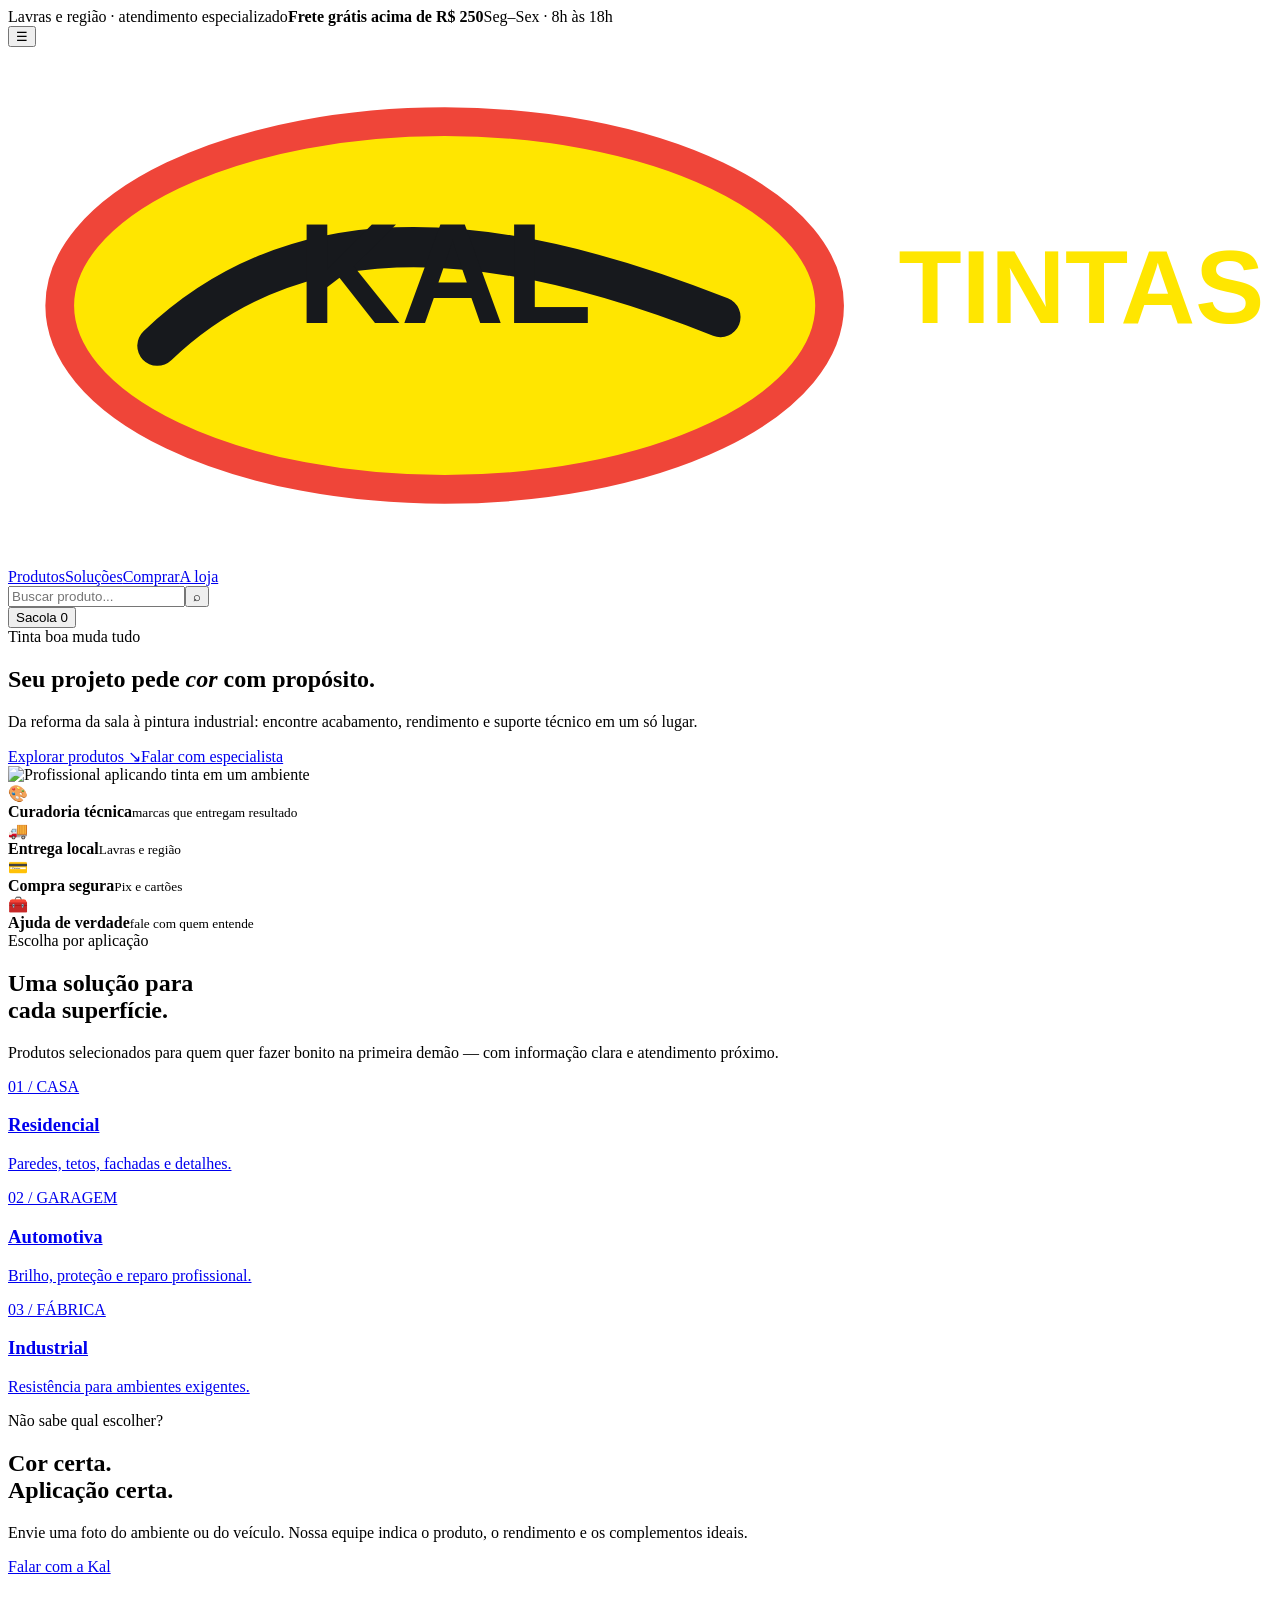
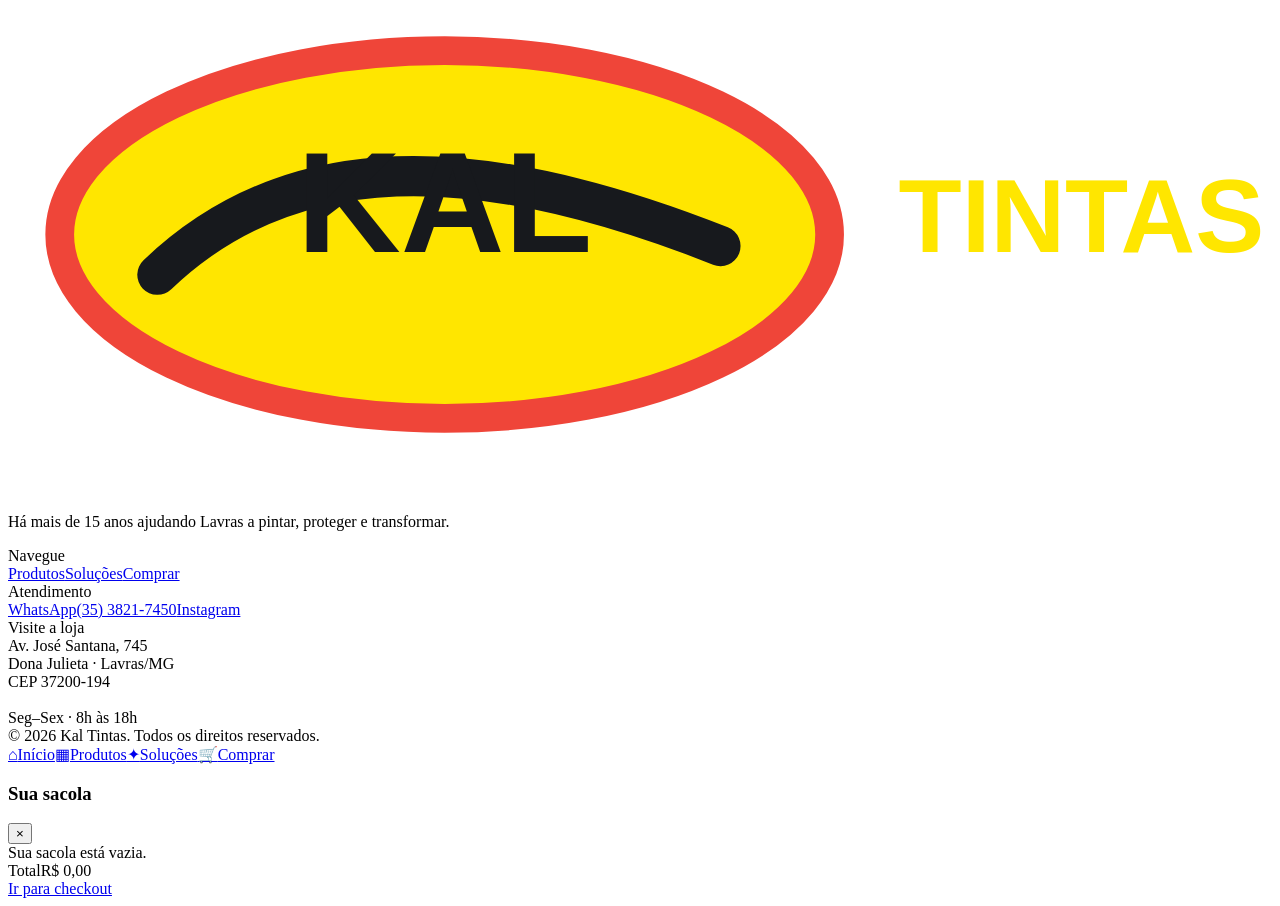
==== commit bf2062b5: "Redesign landing e fluxo de compra" ====
--- a/index.html
+++ b/index.html
@@ -1,83 +1,20 @@
 <!doctype html>
 <html lang="pt-BR">
 <head>
-  <meta charset="utf-8" />
-  <meta name="viewport" content="width=device-width, initial-scale=1" />
-  <meta name="theme-color" content="#17191d" />
-  <meta name="description" content="Kal Tintas: tintas residenciais, industriais e automotivas em Lavras, MG." />
-  <title>Kal Tintas · A cor certa para cada projeto</title>
-  <link rel="icon" type="image/svg+xml" href="data:image/svg+xml,%3Csvg xmlns='http://www.w3.org/2000/svg' viewBox='0 0 64 64'%3E%3Crect width='64' height='64' rx='16' fill='%2317191d'/%3E%3Cellipse cx='32' cy='32' rx='25' ry='16' fill='%23ffe600' stroke='%23ef4539' stroke-width='3'/%3E%3Cpath d='M18 34c9-10 20-8 29-2' fill='none' stroke='%2317191d' stroke-width='4'/%3E%3C/svg%3E" />
-  <link rel="preconnect" href="https://fonts.googleapis.com" />
-  <link rel="preconnect" href="https://fonts.gstatic.com" crossorigin />
-  <link href="https://fonts.googleapis.com/css2?family=DM+Sans:wght@400;500;600;700&family=Manrope:wght@700;800&display=swap" rel="stylesheet" />
-  <style>
-    :root{--ink:#17191d;--ink-2:#20242a;--yellow:#ffe600;--red:#ef4539;--paper:#f5f2ec;--muted:#777b82;--line:#e4e1db;--card:#fffefa;--shadow:0 18px 50px rgba(23,25,29,.10)}
-    *{box-sizing:border-box} html{scroll-behavior:smooth} body{margin:0;background:var(--paper);color:var(--ink);font-family:'DM Sans',system-ui,sans-serif;font-size:16px} button,input,select{font:inherit} button{cursor:pointer;border:0} a{color:inherit;text-decoration:none}.wrap{width:min(1180px,calc(100% - 40px));margin:auto}
-    .topline{background:var(--ink);color:#f7f4ee;font-size:.76rem;letter-spacing:.04em}.topline .wrap{height:36px;display:flex;align-items:center;justify-content:space-between}.topline span{opacity:.82}.topline b{color:var(--yellow);font-weight:600}
-    header{position:sticky;top:0;z-index:20;background:rgba(245,242,236,.92);backdrop-filter:blur(18px);border-bottom:1px solid rgba(228,225,219,.8)}.nav{height:78px;display:flex;align-items:center;gap:30px}.brand{display:flex;align-items:center;gap:10px;min-width:max-content}.brand-mark{width:48px;height:48px;display:grid;place-items:center;border-radius:50%;background:var(--ink);box-shadow:inset 0 0 0 3px var(--yellow),0 0 0 2px var(--red)}.brand-mark svg{width:40px}.brand-name{font-family:Manrope,sans-serif;font-size:1.18rem;letter-spacing:-.06em}.brand-name small{display:block;font:600 .55rem 'DM Sans';letter-spacing:.11em;text-transform:uppercase;opacity:.65}.navlinks{display:flex;gap:24px;font-size:.88rem;font-weight:600;color:#62656b}.navlinks a:hover{color:var(--ink)}.search{margin-left:auto;position:relative;width:min(240px,22vw)}.search input{width:100%;border:1px solid var(--line);background:#fffefa;border-radius:999px;padding:11px 42px 11px 16px;outline:none}.search input:focus{border-color:var(--ink)}.search button{position:absolute;right:5px;top:5px;width:30px;height:30px;background:var(--yellow);border-radius:50%}.cart-btn{position:relative;background:var(--ink);color:white;border-radius:999px;padding:11px 15px 11px 17px;display:flex;align-items:center;gap:8px;font-weight:700}.cart-count{background:var(--yellow);color:var(--ink);min-width:21px;height:21px;border-radius:50%;display:grid;place-items:center;font-size:.72rem}.menu{display:none;background:none;font-size:1.5rem}
-    .hero{padding:50px 0 58px;background:var(--paper);overflow:hidden}.hero-grid{display:grid;grid-template-columns:1.02fr .98fr;gap:56px;align-items:center}.eyebrow{display:inline-flex;gap:8px;align-items:center;color:var(--red);font-size:.76rem;font-weight:800;letter-spacing:.12em;text-transform:uppercase}.eyebrow:before{content:'';width:28px;height:3px;background:var(--red);border-radius:4px}.hero h1{font-family:Manrope,sans-serif;font-size:clamp(2.7rem,5vw,5.4rem);line-height:.97;letter-spacing:-.085em;margin:18px 0 22px;max-width:650px}.hero h1 em{font-style:normal;position:relative;z-index:0}.hero h1 em:after{content:'';position:absolute;left:-3px;right:-6px;bottom:2px;height:14px;background:var(--yellow);z-index:-1;transform:skew(-12deg)}.hero p{max-width:510px;color:#5e6268;line-height:1.65;font-size:1.05rem;margin:0 0 30px}.hero-actions{display:flex;gap:12px;align-items:center;flex-wrap:wrap}.btn{padding:14px 20px;border-radius:999px;font-weight:800;display:inline-flex;gap:9px;align-items:center;justify-content:center;transition:transform .2s,box-shadow .2s}.btn:hover{transform:translateY(-2px);box-shadow:0 9px 20px rgba(23,25,29,.12)}.btn-dark{background:var(--ink);color:white}.btn-yellow{background:var(--yellow);color:var(--ink)}.btn-ghost{background:transparent;color:#666;border:1px solid var(--line)}.hero-note{display:flex;gap:22px;margin-top:34px;color:#74777e;font-size:.8rem}.hero-note strong{display:block;color:var(--ink);font-size:.9rem;margin-bottom:3px}.hero-visual{min-height:445px;position:relative}.hero-photo{position:absolute;inset:0 0 0 8%;border-radius:28px;overflow:hidden;background:linear-gradient(110deg,#39302d,#1a1d22)}.hero-photo img{width:100%;height:100%;object-fit:cover;filter:saturate(.9) contrast(1.05)}.hero-photo:after{content:'';position:absolute;inset:0;background:linear-gradient(130deg,rgba(20,20,20,.22),rgba(20,20,20,.02) 55%,rgba(20,20,20,.55))}.hero-badge{position:absolute;z-index:2;left:0;bottom:30px;background:var(--yellow);padding:18px 21px;border-radius:18px 18px 18px 4px;box-shadow:var(--shadow);font-weight:800;transform:rotate(-3deg)}.hero-badge small{display:block;font-size:.66rem;letter-spacing:.11em;text-transform:uppercase;margin-bottom:4px}.hero-badge span{font-family:Manrope;font-size:1.45rem;letter-spacing:-.06em}
-    .trust{background:var(--ink);color:white}.trust .wrap{display:grid;grid-template-columns:repeat(4,1fr);gap:20px;padding:18px 0}.trust-item{display:flex;align-items:center;gap:11px;border-right:1px solid rgba(255,255,255,.16)}.trust-item:last-child{border:0}.trust-icon{color:var(--yellow);font-size:1.25rem}.trust small{display:block;color:#a4a7ac;font-size:.7rem}.trust strong{font-size:.86rem}
-    .section{padding:80px 0}.section-head{display:flex;justify-content:space-between;align-items:end;gap:20px;margin-bottom:28px}.section-kicker{color:var(--red);font-size:.72rem;font-weight:800;letter-spacing:.12em;text-transform:uppercase}.section h2{font-family:Manrope;font-size:clamp(2rem,3.4vw,3.2rem);letter-spacing:-.08em;line-height:1.02;margin:8px 0 0}.section-intro{color:var(--muted);max-width:445px;line-height:1.55;margin:0}.categories{display:grid;grid-template-columns:repeat(3,1fr);gap:14px}.cat{min-height:215px;padding:25px;border-radius:22px;position:relative;overflow:hidden;color:white;background:#222}.cat:before{content:'';position:absolute;inset:0;background:var(--bg) center/cover;opacity:.73;transition:transform .5s}.cat:hover:before{transform:scale(1.06)}.cat:after{content:'';position:absolute;inset:0;background:linear-gradient(0deg,rgba(0,0,0,.75),rgba(0,0,0,.05))}.cat>*{position:relative;z-index:1}.cat .cat-num{font-size:.72rem;color:var(--yellow);font-weight:800}.cat h3{font-family:Manrope;font-size:1.55rem;letter-spacing:-.06em;margin:78px 0 5px}.cat p{font-size:.85rem;color:#e1e1e1;margin:0}
-    .catalog{background:#fffefa}.catalog .section-head{align-items:center}.filters{display:flex;gap:8px;flex-wrap:wrap;margin-bottom:22px}.filter{padding:10px 15px;border:1px solid var(--line);border-radius:999px;background:transparent;color:#72757a;font-weight:700;font-size:.82rem}.filter.active,.filter:hover{background:var(--ink);border-color:var(--ink);color:white}.product-grid{display:grid;grid-template-columns:repeat(4,1fr);gap:16px}.product-card{background:var(--card);border:1px solid var(--line);border-radius:18px;overflow:hidden;position:relative;transition:transform .2s,box-shadow .2s}.product-card:hover{transform:translateY(-4px);box-shadow:var(--shadow)}.product-img{height:210px;background:#ebe9e4;position:relative;overflow:hidden}.product-img img{height:100%;width:100%;object-fit:cover;filter:saturate(.82) contrast(1.03);transition:transform .35s}.product-card:hover .product-img img{transform:scale(1.04)}.tag{position:absolute;left:12px;top:12px;background:var(--yellow);border-radius:999px;padding:5px 9px;font-size:.66rem;font-weight:800}..product-info{padding:16px}.product-category{font-size:.68rem;text-transform:uppercase;letter-spacing:.09em;color:var(--red);font-weight:800}.product-name{font-weight:800;margin:7px 0 4px;line-height:1.22}.product-detail{color:#7a7d83;font-size:.78rem}.product-bottom{display:flex;justify-content:space-between;align-items:end;margin-top:16px}.price{font-family:Manrope;font-size:1.15rem;letter-spacing:-.06em}.installments{color:#8a8c90;font-size:.7rem}.add{width:34px;height:34px;border-radius:50%;display:grid;place-items:center;background:var(--ink);color:white;font-size:1.2rem;transition:background .2s}.add:hover{background:var(--red)}.stock{display:inline-flex;gap:5px;align-items:center;color:#54836a;font-size:.72rem;margin-top:10px}.stock i{width:6px;height:6px;background:#5ba876;border-radius:50%}
-    .service-band{background:var(--yellow);padding:0;overflow:hidden}.service-grid{display:grid;grid-template-columns:1.1fr .9fr;align-items:stretch;min-height:330px}.service-copy{padding:54px 40px 54px 0}.service-copy h2{font-family:Manrope;font-size:clamp(2rem,3.6vw,3.8rem);letter-spacing:-.09em;line-height:.98;margin:11px 0 16px;max-width:500px}.service-copy p{max-width:480px;line-height:1.6;margin:0 0 20px}.service-photo{min-height:330px;background:url('https://www.leiritz-maschinenbau.de/leiritz/oberflaechenveredelung/leiritz-industrielackierung-02.jpg') center/cover;position:relative}.service-photo:after{content:'';position:absolute;inset:0;background:linear-gradient(90deg,var(--yellow),transparent 35%)}.service-stats{display:flex;gap:25px}.service-stats strong{font-family:Manrope;font-size:1.6rem;display:block;letter-spacing:-.06em}.service-stats span{font-size:.75rem;color:#5f571a}
-    .checkout-section{background:var(--paper)}.checkout-grid{display:grid;grid-template-columns:1.1fr .9fr;gap:22px;align-items:start}.checkout-card{background:#fffefa;border:1px solid var(--line);border-radius:22px;padding:26px}.checkout-card h3{font-family:Manrope;margin:0 0 20px;font-size:1.25rem;letter-spacing:-.05em}.checkout-card h4{font-size:.78rem;letter-spacing:.08em;text-transform:uppercase;margin:26px 0 12px;color:#777}.form-grid{display:grid;grid-template-columns:1fr 1fr;gap:12px}.field{display:flex;flex-direction:column;gap:6px}.field.full{grid-column:1/-1}.field label{font-size:.78rem;font-weight:700;color:#5b5e64}.field input,.field select{width:100%;border:1px solid var(--line);border-radius:10px;padding:12px 13px;background:white;outline:none}.field input:focus,.field select:focus{border-color:var(--ink)}.choice-row{display:grid;grid-template-columns:1fr 1fr;gap:10px}.choice{border:1px solid var(--line);border-radius:12px;padding:13px;display:flex;gap:10px;align-items:flex-start;background:white}.choice:has(input:checked){border-color:var(--ink);box-shadow:inset 0 0 0 1px var(--ink)}.choice input{accent-color:var(--red);margin-top:3px}.choice strong{font-size:.85rem;display:block}.choice span{display:block;font-size:.72rem;color:var(--muted);margin-top:3px}.summary{position:sticky;top:100px}.summary-line{display:flex;justify-content:space-between;gap:15px;font-size:.88rem;padding:11px 0;border-bottom:1px solid var(--line)}.summary-line span:first-child{color:#74777b}.summary-total{display:flex;justify-content:space-between;align-items:end;padding-top:20px}.summary-total small{display:block;color:#777;font-size:.72rem}.summary-total strong{font-family:Manrope;font-size:2rem;letter-spacing:-.08em}.empty{padding:16px 0;color:var(--muted);font-size:.86rem}.pay-btn{width:100%;margin-top:22px}.secure{display:flex;justify-content:center;gap:6px;color:#7e8186;font-size:.7rem;margin-top:12px}
-    footer{background:var(--ink);color:white;padding:54px 0 24px}.footer-grid{display:grid;grid-template-columns:1.2fr .8fr .8fr 1fr;gap:30px}.footer-brand p{color:#a4a7ad;line-height:1.55;max-width:255px;font-size:.85rem}.footer-title{font-size:.75rem;text-transform:uppercase;letter-spacing:.1em;color:var(--yellow);font-weight:800;margin-bottom:15px}.footer-links{display:grid;gap:9px;color:#c3c5c8;font-size:.85rem}.footer-links a:hover{color:var(--yellow)}.address{color:#c3c5c8;font-size:.85rem;line-height:1.6}.footer-bottom{border-top:1px solid rgba(255,255,255,.12);margin-top:35px;padding-top:18px;display:flex;justify-content:space-between;color:#777c83;font-size:.72rem}
-    .toast{position:fixed;right:20px;bottom:20px;z-index:50;background:var(--ink);color:white;padding:14px 17px;border-radius:14px;box-shadow:var(--shadow);transform:translateY(120px);opacity:0;transition:.3s;max-width:320px;font-size:.85rem}.toast.show{transform:none;opacity:1}.cart-drawer{position:fixed;z-index:40;inset:0;pointer-events:none}.cart-drawer:before{content:'';position:absolute;inset:0;background:rgba(0,0,0,.35);opacity:0;transition:.3s}.cart-panel{position:absolute;right:0;top:0;height:100%;width:min(420px,100%);background:var(--paper);padding:25px;transform:translateX(100%);transition:.35s;display:flex;flex-direction:column}.cart-drawer.open{pointer-events:auto}.cart-drawer.open:before{opacity:1}.cart-drawer.open .cart-panel{transform:none}.cart-head{display:flex;justify-content:space-between;align-items:center;border-bottom:1px solid var(--line);padding-bottom:18px}.cart-head h3{font-family:Manrope;margin:0;font-size:1.35rem;letter-spacing:-.06em}.close{width:34px;height:34px;border-radius:50%;background:white;color:var(--ink);font-size:1.3rem}.cart-items{flex:1;overflow:auto;padding:14px 0}.cart-item{display:grid;grid-template-columns:64px 1fr auto;gap:12px;align-items:center;padding:12px 0;border-bottom:1px solid var(--line)}.cart-item img{width:64px;height:64px;border-radius:10px;object-fit:cover}.cart-item h4{font-size:.83rem;margin:0 0 4px}.cart-item p{font-size:.74rem;color:var(--muted);margin:0}.qty{display:flex;align-items:center;gap:7px;margin-top:7px}.qty button{width:21px;height:21px;border-radius:50%;background:white;border:1px solid var(--line)}.cart-item-price{font-weight:800;font-size:.82rem}.cart-footer{border-top:1px solid var(--line);padding-top:16px}.cart-total{display:flex;justify-content:space-between;font-family:Manrope;font-size:1.3rem;margin-bottom:16px}.mobile-nav{display:none}
-    @media(max-width:960px){.nav{gap:15px}.navlinks{display:none}.search{width:min(270px,45vw)}.hero-grid{gap:28px}.product-grid{grid-template-columns:repeat(3,1fr)}.footer-grid{grid-template-columns:1fr 1fr}.service-grid,.checkout-grid{grid-template-columns:1fr}.service-copy{padding:48px 0}.service-photo{min-height:230px}.summary{position:static}}
-    @media(max-width:650px){.wrap{width:min(100% - 28px,540px)}.topline .wrap{height:32px}.topline span{display:none}.topline .wrap{justify-content:center}.nav{height:68px}.brand-mark{width:40px;height:40px}.brand-name{font-size:1rem}.search{width:auto;flex:1}.search input{padding:9px 34px 9px 12px;font-size:.8rem}.search button{width:26px;height:26px;top:4px}.cart-btn{padding:9px 10px;font-size:0}.cart-btn .cart-count{font-size:.72rem}.menu{display:block}.hero{padding:35px 0 42px}.hero-grid{grid-template-columns:1fr}.hero h1{font-size:3.35rem}.hero p{font-size:.95rem}.hero-visual{min-height:310px}.hero-photo{inset:0 0 0 5%}.hero-badge{bottom:15px;left:0;padding:14px 16px}.hero-badge span{font-size:1.1rem}.hero-note{gap:14px;font-size:.71rem}.trust .wrap{grid-template-columns:1fr 1fr;gap:12px;padding:17px 0}.trust-item{border:0}.trust-item strong{font-size:.76rem}.trust-item small{font-size:.65rem}.section{padding:58px 0}.section-head{display:block}.section-intro{margin-top:15px}.categories{grid-template-columns:1fr}.cat{min-height:175px}.cat h3{margin-top:52px}.product-grid{grid-template-columns:repeat(2,1fr);gap:10px}.product-img{height:155px}.product-info{padding:12px}.product-name{font-size:.88rem}.product-detail{font-size:.7rem}.price{font-size:.99rem}.add{width:31px;height:31px}.filters{overflow:auto;flex-wrap:nowrap;padding-bottom:3px}.filter{white-space:nowrap}.service-stats{gap:15px}.service-stats strong{font-size:1.3rem}.form-grid{grid-template-columns:1fr}.field.full{grid-column:auto}.choice-row{grid-template-columns:1fr}.checkout-card{padding:19px}.footer-grid{grid-template-columns:1fr 1fr;gap:27px}.footer-brand{grid-column:1/-1}.footer-bottom{display:block;line-height:1.5}.footer-bottom span{display:block;margin-top:6px}.mobile-nav{display:flex;position:fixed;z-index:18;bottom:0;left:0;right:0;background:var(--ink);padding:11px 18px;justify-content:space-around;color:white}.mobile-nav a{font-size:.68rem;display:grid;justify-items:center;gap:3px;color:#c9cbd0}.mobile-nav a:first-child{color:var(--yellow)}body{padding-bottom:58px}}
-  </style>
+<meta charset="utf-8"><meta name="viewport" content="width=device-width,initial-scale=1"><meta name="description" content="Kal Tintas: soluções para pintar, proteger e transformar em Lavras, MG."><title>Kal Tintas · A cor certa para cada projeto</title>
+<link rel="icon" href="data:image/svg+xml,%3Csvg xmlns='http://www.w3.org/2000/svg' viewBox='0 0 64 64'%3E%3Crect width='64' height='64' rx='16' fill='%2317191d'/%3E%3Cellipse cx='32' cy='32' rx='24' ry='16' fill='%23ffe600' stroke='%23ef4539' stroke-width='3'/%3E%3Ctext x='32' y='31' text-anchor='middle' font-size='10' font-family='Arial' font-weight='800'%3EKAL%3C/text%3E%3C/svg%3E"><link href="https://fonts.googleapis.com/css2?family=DM+Sans:wght@400;500;600;700&family=Manrope:wght@700;800&display=swap" rel="stylesheet"><link rel="stylesheet" href="styles.css">
 </head>
 <body>
-  <div class="topline"><div class="wrap"><span>Lavras e região · atendimento especializado</span><b>Frete grátis acima de R$ 250</b><span>Seg–Sex · 8h às 18h</span></div></div>
-  <header><div class="wrap nav">
-    <button class="menu" aria-label="Abrir menu">☰</button>
-    <a class="brand" href="#inicio" aria-label="Kal Tintas início"><span class="brand-mark"><svg viewBox="0 0 48 48" aria-hidden="true"><ellipse cx="24" cy="24" rx="21" ry="13" fill="#ffe600" stroke="#ef4539" stroke-width="2"/><path d="M11 27c7-9 17-8 26-3" fill="none" stroke="#17191d" stroke-width="3"/><text x="24" y="26" text-anchor="middle" font-size="8" font-weight="800" fill="#17191d">KAL</text></svg></span><span class="brand-name">kal tintas<small>residencial · industrial · automotiva</small></span></a>
-    <nav class="navlinks"><a href="#catalogo">Catálogo</a><a href="#servicos">Soluções</a><a href="#checkout">Comprar</a><a href="#contato">A loja</a></nav>
-    <div class="search"><input id="search" placeholder="Buscar produto..." aria-label="Buscar produto"/><button aria-label="Buscar">⌕</button></div>
-    <button class="cart-btn" id="open-cart" aria-label="Abrir sacola">Sacola <span class="cart-count" id="cart-count">0</span></button>
-  </div></header>
-
-  <main>
-    <section class="hero" id="inicio"><div class="wrap hero-grid"><div>
-      <span class="eyebrow">Tinta boa muda tudo</span><h1>Seu projeto pede <em>cor</em> com propósito.</h1><p>Da reforma da sala à pintura industrial: encontre acabamento, rendimento e suporte técnico em um só lugar.</p>
-      <div class="hero-actions"><a class="btn btn-dark" href="#catalogo">Explorar catálogo <span>↘</span></a><a class="btn btn-ghost" href="https://wa.me/553538217450" target="_blank" rel="noreferrer">Falar com especialista</a></div>
-      <div class="hero-note"><div><strong>+15 anos</strong>de experiência</div><div><strong>Lavras, MG</strong>retire na loja</div><div><strong>Nota 4,9/5</strong>atendimento local</div></div>
-    </div><div class="hero-visual"><div class="hero-photo"><img src="https://framerusercontent.com/images/KLGcQ28lwf1atni1dUog4gjyicA.jpg?height=703&width=960" alt="Aplicação profissional de tinta em uma oficina"/></div><div class="hero-badge"><small>Especialistas em</small><span>acabamento que dura.</span></div></div></div></section>
-    <section class="trust"><div class="wrap"><div class="trust-item"><span class="trust-icon">◉</span><div><strong>Curadoria técnica</strong><small>marcas que entregam resultado</small></div></div><div class="trust-item"><span class="trust-icon">⌁</span><div><strong>Entrega local</strong><small>Lavras e região</small></div></div><div class="trust-item"><span class="trust-icon">▱</span><div><strong>Compra segura</strong><small>Pix e cartões</small></div></div><div class="trust-item"><span class="trust-icon">✦</span><div><strong>Ajuda de verdade</strong><small>fale com quem entende</small></div></div></div></section>
-
-    <section class="section"><div class="wrap"><div class="section-head"><div><div class="section-kicker">Escolha por aplicação</div><h2>Uma solução para<br/>cada superfície.</h2></div><p class="section-intro">Produtos selecionados para quem quer fazer bonito na primeira demão — com informação clara e atendimento próximo.</p></div><div class="categories"><a class="cat" style="--bg:url('https://images.unsplash.com/photo-1562259949-e8e7683e6ab1?auto=format&fit=crop&w=1000&q=85')" href="#catalogo" data-filter-link="Residencial"><span class="cat-num">01 / CASA</span><h3>Residencial</h3><p>Paredes, tetos, fachadas e detalhes.</p></a><a class="cat" style="--bg:url('https://framerusercontent.com/images/KLGcQ28lwf1atni1dUog4gjyicA.jpg?height=703&width=960')" href="#catalogo" data-filter-link="Automotiva"><span class="cat-num">02 / GARAGEM</span><h3>Automotiva</h3><p>Brilho, proteção e reparo profissional.</p></a><a class="cat" style="--bg:url('https://www.leiritz-maschinenbau.de/leiritz/oberflaechenveredelung/leiritz-industrielackierung-02.jpg')" href="#catalogo" data-filter-link="Industrial"><span class="cat-num">03 / FÁBRICA</span><h3>Industrial</h3><p>Resistência para ambientes exigentes.</p></a></div></div></section>
-
-    <section class="section catalog" id="catalogo"><div class="wrap"><div class="section-head"><div><div class="section-kicker">Compra rápida</div><h2>Catálogo Kal</h2></div><p class="section-intro">Selecione a categoria, adicione à sacola e escolha como receber.</p></div><div class="filters"><button class="filter active" data-filter="Todos">Todos</button><button class="filter" data-filter="Residencial">Residencial</button><button class="filter" data-filter="Automotiva">Automotiva</button><button class="filter" data-filter="Industrial">Industrial</button><button class="filter" data-filter="Acessórios">Acessórios</button></div><div class="product-grid" id="product-grid"></div></div></section>
-
-    <section class="service-band" id="servicos"><div class="wrap service-grid"><div class="service-copy"><div class="section-kicker">Não sabe qual escolher?</div><h2>Cor certa.<br/>Aplicação certa.</h2><p>Envie uma foto do ambiente ou do veículo. Nossa equipe indica o produto, o rendimento e os complementos ideais para o seu projeto.</p><div class="service-stats"><div><strong>15+</strong><span>anos de loja</span></div><div><strong>30k</strong><span>projetos atendidos</span></div><div><strong>4,9</strong><span>avaliação local</span></div></div></div><div class="service-photo" aria-label="Pintura industrial profissional"></div></div></section>
-
-    <section class="section checkout-section" id="checkout"><div class="wrap"><div class="section-head"><div><div class="section-kicker">Finalização</div><h2>Do carrinho<br/>para o projeto.</h2></div><p class="section-intro">Preencha seus dados, escolha a entrega e pronto. O pedido é confirmado pelo nosso time.</p></div><div class="checkout-grid"><div class="checkout-card"><h3>Seus dados</h3><div class="form-grid"><div class="field"><label for="name">Nome completo</label><input id="name" placeholder="Como podemos te chamar?"/></div><div class="field"><label for="phone">WhatsApp</label><input id="phone" placeholder="(35) 99999-9999"/></div><div class="field full"><label for="email">E-mail</label><input id="email" type="email" placeholder="voce@email.com"/></div></div><h4>Como receber</h4><div class="choice-row"><label class="choice"><input type="radio" name="shipping" value="pickup" checked/><span><strong>Retirar na loja</strong><span>Grátis · Dona Julieta, 745</span></span></label><label class="choice"><input type="radio" name="shipping" value="delivery"/><span><strong>Receber em casa</strong><span>Taxa fixa de R$ 18,00</span></span></label></div><div class="form-grid" id="address-fields" style="display:none;margin-top:12px"><div class="field full"><label for="address">Endereço de entrega</label><input id="address" placeholder="Rua, número e complemento"/></div><div class="field"><label for="city">Cidade</label><input id="city" value="Lavras"/></div><div class="field"><label for="zip">CEP</label><input id="zip" placeholder="37200-000"/></div></div><h4>Forma de pagamento</h4><div class="choice-row"><label class="choice"><input type="radio" name="payment" value="pix" checked/><span><strong>Pix</strong><span>Confirmação rápida</span></span></label><label class="choice"><input type="radio" name="payment" value="card"/><span><strong>Cartão</strong><span>Débito ou crédito</span></span></label></div><div class="form-grid" id="card-fields" style="display:none;margin-top:12px"><div class="field full"><label for="card-number">Número do cartão</label><input id="card-number" inputmode="numeric" placeholder="0000 0000 0000 0000"/></div><div class="field"><label for="card-name">Nome no cartão</label><input id="card-name" placeholder="NOME SOBRENOME"/></div><div class="field"><label for="card-expiry">Validade / CVV</label><input id="card-expiry" placeholder="MM/AA · 123"/></div></div></div><div class="checkout-card summary"><h3>Sua sacola</h3><div id="checkout-lines"><div class="empty">Sua sacola está vazia. Escolha seus produtos no catálogo.</div></div><div class="summary-line"><span>Subtotal</span><strong id="subtotal">R$ 0,00</strong></div><div class="summary-line"><span>Entrega</span><strong id="shipping-cost">R$ 0,00</strong></div><div class="summary-total"><div><small>Total do pedido</small><strong id="total">R$ 0,00</strong></div><span class="eyebrow" style="font-size:.62rem">seguro</span></div><button class="btn btn-yellow pay-btn" id="finish-order">Finalizar pedido</button><div class="secure">⌁ Dados protegidos · pagamento confirmado pelo atendimento</div></div></div></div></section>
-  </main>
-  <footer id="contato"><div class="wrap"><div class="footer-grid"><div class="footer-brand"><a class="brand" href="#inicio"><span class="brand-mark"><svg viewBox="0 0 48 48"><ellipse cx="24" cy="24" rx="21" ry="13" fill="#ffe600" stroke="#ef4539" stroke-width="2"/><path d="M11 27c7-9 17-8 26-3" fill="none" stroke="#17191d" stroke-width="3"/><text x="24" y="26" text-anchor="middle" font-size="8" font-weight="800" fill="#17191d">KAL</text></svg></span><span class="brand-name">kal tintas<small>residencial · industrial · automotiva</small></span></a><p>Há mais de 15 anos ajudando Lavras a pintar, proteger e transformar.</p></div><div><div class="footer-title">Navegue</div><div class="footer-links"><a href="#catalogo">Catálogo</a><a href="#servicos">Soluções</a><a href="#checkout">Checkout</a><a href="#inicio">Sobre a Kal</a></div></div><div><div class="footer-title">Atendimento</div><div class="footer-links"><a href="https://wa.me/553538217450" target="_blank">WhatsApp</a><a href="tel:+553538217450">(35) 3821-7450</a><a href="https://instagram.com/kal.tintas/" target="_blank">Instagram</a></div></div><div><div class="footer-title">Visite a loja</div><div class="address">Av. José Santana, 745<br/>Dona Julieta · Lavras/MG<br/>CEP 37200-194<br/><br/>Seg–Sex · 8h às 18h</div></div></div><div class="footer-bottom"><span>© 2026 Kal Tintas. Todos os direitos reservados.</span><span>Feito para projetos que deixam marca.</span></div></div></footer>
-  <nav class="mobile-nav"><a href="#inicio">⌂<span>Início</span></a><a href="#catalogo">▦<span>Catálogo</span></a><a href="#servicos">✦<span>Soluções</span></a><a href="#checkout">▤<span>Comprar</span></a></nav>
-  <div class="cart-drawer" id="cart-drawer"><div class="cart-panel"><div class="cart-head"><h3>Sua sacola</h3><button class="close" id="close-cart" aria-label="Fechar sacola">×</button></div><div class="cart-items" id="cart-items"><div class="empty">Sua sacola está vazia.</div></div><div class="cart-footer"><div class="cart-total"><span>Total</span><span id="drawer-total">R$ 0,00</span></div><button class="btn btn-yellow" style="width:100%" id="go-checkout">Ir para checkout</button></div></div></div><div class="toast" id="toast"></div>
-  <script>
-    const imgAuto='https://framerusercontent.com/images/KLGcQ28lwf1atni1dUog4gjyicA.jpg?height=703&width=960';
-    const imgInd='https://www.leiritz-maschinenbau.de/leiritz/oberflaechenveredelung/leiritz-industrielackierung-02.jpg';
-    const imgShop='https://impel.pl/content/uploads/sites/10/2023/05/czyszczenie-kabin-lakierniczych.png';
-    const imgWall='https://images.unsplash.com/photo-1562259949-e8e7683e6ab1?auto=format&fit=crop&w=900&q=85';
-    const products=[
-      ['Tinta Acrílica Premium Fosco','Residencial','18 L · Branco Neve',189.9,imgWall,'Mais vendido'],['Tinta Acrílica Premium Semibrilho','Residencial','18 L · Branco Gelo',219.9,imgWall,''],['Tinta para Fachada Protegida','Residencial','18 L · Branco',249.9,imgWall,'Durabilidade'],['Esmalte Sintético Brilhante','Residencial','3,6 L · Branco',89.9,imgWall,''],['Fundo Preparador de Paredes','Residencial','3,6 L · Incolor',74.9,imgWall,''],['Massa Corrida Interior','Residencial','25 kg · Branco',52.9,imgWall,''],['Massa Acrílica Exterior','Residencial','25 kg · Branco',76.9,imgWall,''],['Impermeabilizante Flexível','Residencial','4 kg · Cinza',119.9,imgWall,''],['Tinta Piso Alta Resistência','Residencial','18 L · Cinza',239.9,imgInd,''],['Verniz Acrílico Base Água','Residencial','3,6 L · Natural',99.9,imgWall,''],
-      ['Tinta PU Automotiva','Automotiva','3,6 L · Preto',289.9,imgAuto,'Profissional'],['Primer PU Alto Sólidos','Automotiva','3,6 L · Cinza',239.9,imgAuto,''],['Verniz PU Alto Brilho','Automotiva','4,5 L · Incolor',319.9,imgAuto,'Mais vendido'],['Esmalte Sintético Automotivo','Automotiva','900 ml · Branco',79.9,imgAuto,''],['Thinner PU Premium','Automotiva','5 L · Solvente',119.9,imgShop,''],['Massa Poliéster para Funilaria','Automotiva','1 kg · Cinza',64.9,imgAuto,''],['Catalisador PU','Automotiva','900 ml · Catalisado',89.9,imgAuto,''],['Spray Colorgin Uso Geral','Automotiva','350 ml · Preto',29.9,imgShop,''],['Polidor Corte Rápido','Automotiva','1 kg · Profissional',84.9,imgAuto,''],['Cera Líquida Ceramic','Automotiva','500 ml · Proteção',74.9,imgAuto,''],
-      ['Esmalte Industrial Sintético','Industrial','3,6 L · Amarelo',159.9,imgInd,'Alto rendimento'],['Esmalte Epóxi 2K','Industrial','3,6 L · Cinza',329.9,imgInd,'Resistente'],['Primer Epóxi Anticorrosivo','Industrial','3,6 L · Cinza',299.9,imgInd,''],['Tinta Demarcação de Solo','Industrial','18 L · Amarelo',279.9,imgInd,''],['Tinta Alta Temperatura','Industrial','3,6 L · Preto',189.9,imgInd,''],['Revestimento Poliuretano','Industrial','18 L · Cinza',589.9,imgInd,''],['Fundo Óxido de Ferro','Industrial','3,6 L · Vermelho',119.9,imgInd,''],
-      ['Rolo de Lã 23 cm','Acessórios','Lã sintética · 23 cm',22.9,imgWall,''],['Kit Pincéis Premium','Acessórios','3 peças · Cerda gris',34.9,imgWall,''],['Fita Crepe Profissional','Acessórios','48 mm · 40 m',18.9,imgWall,'']
-    ].map((p,i)=>({id:i+1,name:p[0],category:p[1],detail:p[2],price:p[3],img:p[4],tag:p[5]}));
-    let cart=[]; let activeFilter='Todos';
-    const brl=v=>v.toLocaleString('pt-BR',{style:'currency',currency:'BRL'});
-    const grid=document.getElementById('product-grid');
-    function renderProducts(){const query=(document.getElementById('search').value||'').toLowerCase();const list=products.filter(p=>(activeFilter==='Todos'||p.category===activeFilter)&&(p.name+' '+p.category+' '+p.detail).toLowerCase().includes(query));grid.innerHTML=list.length?list.map(p=>`<article class="product-card"><div class="product-img"><img loading="lazy" src="${p.img}" alt="${p.name}"/><span class="tag">${p.tag||p.category}</span></div><div class="product-info"><div class="product-category">${p.category}</div><div class="product-name">${p.name}</div><div class="product-detail">${p.detail}</div><div class="stock"><i></i> Disponível para envio</div><div class="product-bottom"><div><div class="price">${brl(p.price)}</div><div class="installments">em até 3x no cartão</div></div><button class="add" data-add="${p.id}" aria-label="Adicionar ${p.name}">+</button></div></div></article>`).join(''):'<div class="empty" style="grid-column:1/-1">Nenhum produto encontrado. Tente outro termo.</div>'};
-    function renderCart(){const count=cart.reduce((s,i)=>s+i.qty,0);document.getElementById('cart-count').textContent=count;const items=document.getElementById('cart-items');const lines=document.getElementById('checkout-lines');if(!cart.length){items.innerHTML='<div class="empty">Sua sacola está vazia.</div>';lines.innerHTML='<div class="empty">Sua sacola está vazia. Escolha seus produtos no catálogo.</div>'}else{items.innerHTML=cart.map(i=>`<div class="cart-item"><img src="${i.img}" alt=""/><div><h4>${i.name}</h4><p>${brl(i.price)} · ${i.detail}</p><div class="qty"><button data-minus="${i.id}">−</button><span>${i.qty}</span><button data-plus="${i.id}">+</button></div></div><div class="cart-item-price">${brl(i.price*i.qty)}</div></div>`).join('');lines.innerHTML=cart.map(i=>`<div class="summary-line"><span>${i.qty}× ${i.name}</span><strong>${brl(i.price*i.qty)}</strong></div>`).join('')};const sub=cart.reduce((s,i)=>s+i.price*i.qty,0);const delivery=document.querySelector('input[name="shipping"]:checked')?.value==='delivery'?18:0;document.getElementById('subtotal').textContent=brl(sub);document.getElementById('shipping-cost').textContent=delivery?brl(delivery):'Grátis';document.getElementById('total').textContent=brl(sub+delivery);document.getElementById('drawer-total').textContent=brl(sub);}
-    function toast(msg){const el=document.getElementById('toast');el.textContent=msg;el.classList.add('show');setTimeout(()=>el.classList.remove('show'),2600)}
-    document.addEventListener('click',e=>{const add=e.target.closest('[data-add]');if(add){const p=products.find(x=>x.id===+add.dataset.add),found=cart.find(x=>x.id===p.id);found?found.qty++:cart.push({...p,qty:1});renderCart();toast(`${p.name} foi adicionada à sacola.`)}const plus=e.target.closest('[data-plus]');if(plus){cart.find(x=>x.id===+plus.dataset.plus).qty++;renderCart()}const minus=e.target.closest('[data-minus]');if(minus){const i=cart.find(x=>x.id===+minus.dataset.minus);i.qty--;if(i.qty<=0)cart=cart.filter(x=>x.id!==i.id);renderCart()}});
-    document.querySelectorAll('.filter').forEach(b=>b.addEventListener('click',()=>{document.querySelectorAll('.filter').forEach(x=>x.classList.remove('active'));b.classList.add('active');activeFilter=b.dataset.filter;renderProducts()}));document.querySelectorAll('[data-filter-link]').forEach(a=>a.addEventListener('click',()=>{activeFilter=a.dataset.filterLink;document.querySelectorAll('.filter').forEach(x=>x.classList.toggle('active',x.dataset.filter===activeFilter));setTimeout(renderProducts,0)}));document.getElementById('search').addEventListener('input',renderProducts);
-    document.getElementById('open-cart').onclick=()=>document.getElementById('cart-drawer').classList.add('open');document.getElementById('close-cart').onclick=()=>document.getElementById('cart-drawer').classList.remove('open');document.querySelector('#cart-drawer').addEventListener('click',e=>{if(e.target.id==='cart-drawer')e.currentTarget.classList.remove('open')});document.getElementById('go-checkout').onclick=()=>{document.getElementById('cart-drawer').classList.remove('open');document.getElementById('checkout').scrollIntoView({behavior:'smooth'})};
-    document.querySelectorAll('input[name="shipping"]').forEach(x=>x.addEventListener('change',()=>{document.getElementById('address-fields').style.display=x.value==='delivery'&&x.checked?'grid':'none';renderCart()}));document.querySelectorAll('input[name="payment"]').forEach(x=>x.addEventListener('change',()=>{document.getElementById('card-fields').style.display=x.value==='card'&&x.checked?'grid':'none'}));document.getElementById('finish-order').onclick=()=>{if(!cart.length){toast('Adicione pelo menos um produto antes de finalizar.');document.getElementById('catalogo').scrollIntoView({behavior:'smooth'});return}const name=document.getElementById('name').value.trim();if(!name){toast('Preencha seu nome para continuar.');document.getElementById('name').focus();return}toast(`Pedido de ${name.split(' ')[0]} recebido! Vamos confirmar pelo WhatsApp.`)};
-    renderProducts();renderCart();
-  </script>
-</body>
-</html>
+<div class="topline"><div class="wrap"><span>Lavras e região · atendimento especializado</span><b>Frete grátis acima de R$ 250</b><span>Seg–Sex · 8h às 18h</span></div></div>
+<header><div class="wrap nav"><button class="menu">☰</button><a class="brand" href="index.html" aria-label="Kal Tintas início"><span class="brand-mark"><svg viewBox="0 0 220 90"><ellipse cx="76" cy="45" rx="67" ry="32" fill="#ffe600" stroke="#ef4539" stroke-width="5"/><path d="M26 52c23-22 55-22 98-5" fill="none" stroke="#17191d" stroke-width="7" stroke-linecap="round"/><text x="76" y="48" text-anchor="middle" font-size="25" font-family="Arial" font-weight="900" fill="#17191d">KAL</text><text x="155" y="48" font-size="18" font-family="Arial" font-weight="800" fill="#ffe600">TINTAS</text></svg></span></a><nav class="navlinks"><a href="products.html">Produtos</a><a href="#solucoes">Soluções</a><a href="products.html">Comprar</a><a href="#contato">A loja</a></nav><div class="search"><input id="global-search" placeholder="Buscar produto..." aria-label="Buscar produto"><button data-search>⌕</button></div><button class="cart-btn" id="open-cart">Sacola <span class="cart-count" id="cart-count">0</span></button></div></header>
+<main>
+<section class="hero" id="inicio"><div class="wrap hero-grid"><div><span class="eyebrow">Tinta boa muda tudo</span><h1>Seu projeto pede <em>cor</em> com propósito.</h1><p>Da reforma da sala à pintura industrial: encontre acabamento, rendimento e suporte técnico em um só lugar.</p><div class="hero-actions"><a class="btn btn-dark" href="products.html">Explorar produtos <span>↘</span></a><a class="btn btn-ghost" href="https://wa.me/553538217450" target="_blank">Falar com especialista</a></div></div><div class="hero-visual"><div class="hero-photo"><img src="https://images.unsplash.com/photo-1562259949-e8e7683e6ab1?auto=format&fit=crop&w=1200&q=88" alt="Profissional aplicando tinta em um ambiente"></div></div></div></section>
+<section class="trust"><div class="wrap"><div class="trust-item"><span class="trust-icon">🎨</span><div><strong>Curadoria técnica</strong><small>marcas que entregam resultado</small></div></div><div class="trust-item"><span class="trust-icon">🚚</span><div><strong>Entrega local</strong><small>Lavras e região</small></div></div><div class="trust-item"><span class="trust-icon">💳</span><div><strong>Compra segura</strong><small>Pix e cartões</small></div></div><div class="trust-item"><span class="trust-icon">🧰</span><div><strong>Ajuda de verdade</strong><small>fale com quem entende</small></div></div></div></section>
+<section class="section" id="solucoes"><div class="wrap"><div class="section-head"><div><div class="section-kicker">Escolha por aplicação</div><h2>Uma solução para<br>cada superfície.</h2></div><p class="section-intro">Produtos selecionados para quem quer fazer bonito na primeira demão — com informação clara e atendimento próximo.</p></div><div class="categories"><a class="cat" style="--bg:url('https://images.unsplash.com/photo-1505693416388-ac5ce068fe85?auto=format&fit=crop&w=1000&q=85')" href="products.html?category=Residencial"><span class="cat-num">01 / CASA</span><h3>Residencial</h3><p>Paredes, tetos, fachadas e detalhes.</p></a><a class="cat" style="--bg:url('https://images.unsplash.com/photo-1492144534655-ae79c964c9d7?auto=format&fit=crop&w=1000&q=85')" href="products.html?category=Automotiva"><span class="cat-num">02 / GARAGEM</span><h3>Automotiva</h3><p>Brilho, proteção e reparo profissional.</p></a><a class="cat" style="--bg:url('https://images.unsplash.com/photo-1581094794329-c8112a89af12?auto=format&fit=crop&w=1000&q=85')" href="products.html?category=Industrial"><span class="cat-num">03 / FÁBRICA</span><h3>Industrial</h3><p>Resistência para ambientes exigentes.</p></a></div></div></section>
+<section class="service-band"><div class="wrap service-grid"><div class="service-copy"><div class="section-kicker">Não sabe qual escolher?</div><h2>Cor certa.<br>Aplicação certa.</h2><p>Envie uma foto do ambiente ou do veículo. Nossa equipe indica o produto, o rendimento e os complementos ideais.</p><a class="btn btn-dark" href="https://wa.me/553538217450" target="_blank">Falar com a Kal</a></div><div class="service-photo" aria-label="Pintura industrial profissional"></div></div></section>
+</main>
+<footer id="contato"><div class="wrap"><div class="footer-grid"><div class="footer-brand"><a class="brand" href="index.html"><span class="brand-mark"><svg viewBox="0 0 220 90"><ellipse cx="76" cy="45" rx="67" ry="32" fill="#ffe600" stroke="#ef4539" stroke-width="5"/><path d="M26 52c23-22 55-22 98-5" fill="none" stroke="#17191d" stroke-width="7" stroke-linecap="round"/><text x="76" y="48" text-anchor="middle" font-size="25" font-family="Arial" font-weight="900" fill="#17191d">KAL</text><text x="155" y="48" font-size="18" font-family="Arial" font-weight="800" fill="#ffe600">TINTAS</text></svg></span></a><p>Há mais de 15 anos ajudando Lavras a pintar, proteger e transformar.</p></div><div><div class="footer-title">Navegue</div><div class="footer-links"><a href="products.html">Produtos</a><a href="#solucoes">Soluções</a><a href="products.html">Comprar</a></div></div><div><div class="footer-title">Atendimento</div><div class="footer-links"><a href="https://wa.me/553538217450">WhatsApp</a><a href="tel:+553538217450">(35) 3821-7450</a><a href="https://instagram.com/kal.tintas/">Instagram</a></div></div><div><div class="footer-title">Visite a loja</div><div class="address">Av. José Santana, 745<br>Dona Julieta · Lavras/MG<br>CEP 37200-194<br><br>Seg–Sex · 8h às 18h</div></div></div><div class="footer-bottom">© 2026 Kal Tintas. Todos os direitos reservados.</div></div></footer>
+<nav class="mobile-nav"><a href="index.html">⌂<span>Início</span></a><a href="products.html">▦<span>Produtos</span></a><a href="#solucoes">✦<span>Soluções</span></a><a href="products.html">🛒<span>Comprar</span></a></nav>
+<div class="cart-drawer" id="cart-drawer"><div class="cart-panel"><div class="cart-head"><h3>Sua sacola</h3><button class="close" id="close-cart">×</button></div><div class="cart-items" id="drawer-items"><div class="empty">Sua sacola está vazia.</div></div><div class="cart-footer"><div class="cart-total"><span>Total</span><span id="drawer-total">R$ 0,00</span></div><a class="btn btn-yellow" href="checkout.html" style="width:100%">Ir para checkout</a></div></div></div><div class="toast" id="toast"></div>
+<script src="site.js"></script></body></html>
+
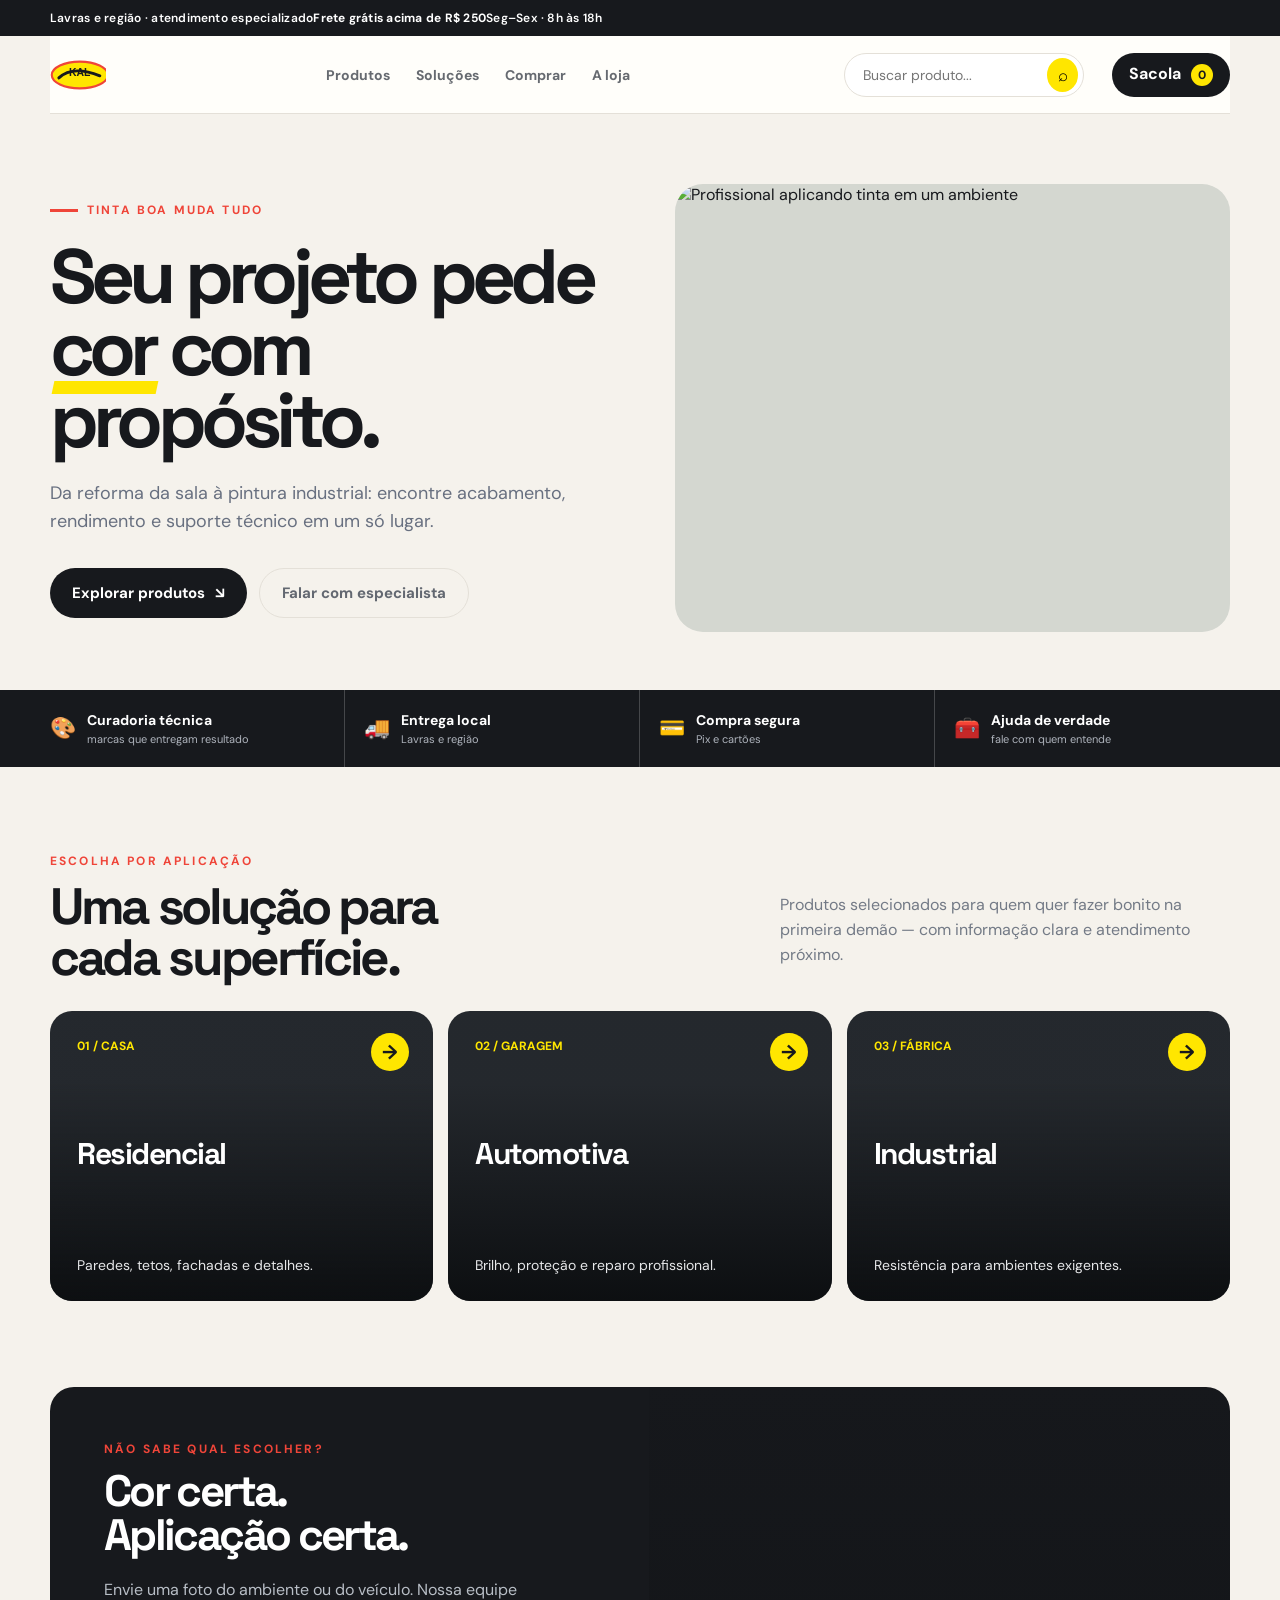
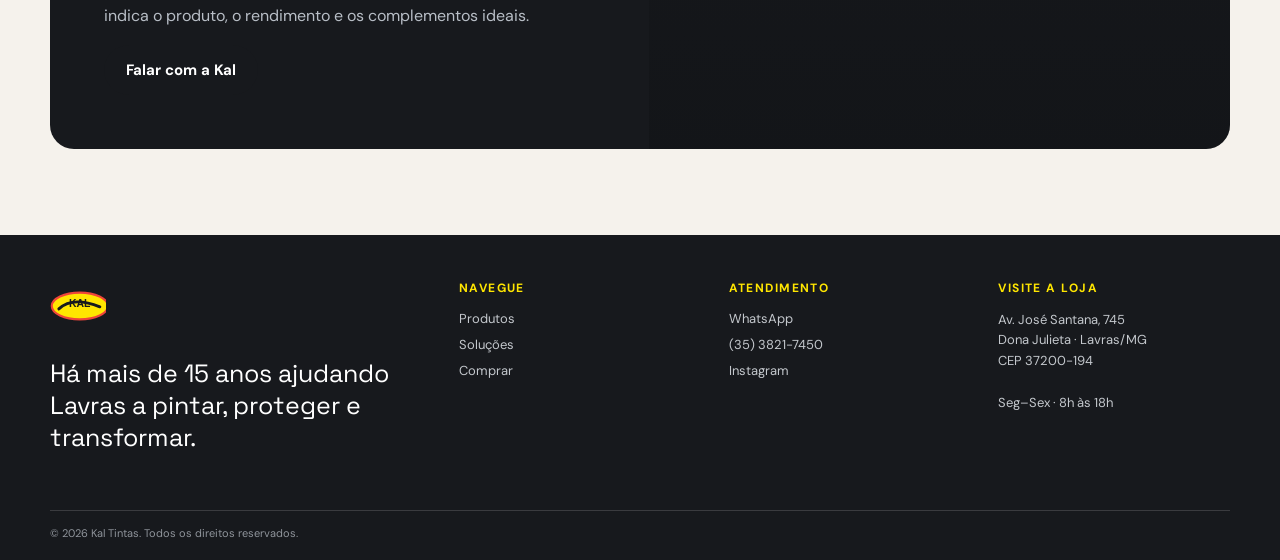
==== commit 2b7691e2: "Versionar cache do index.html" ====
--- a/index.html
+++ b/index.html
@@ -16,5 +16,5 @@
 <footer id="contato"><div class="wrap"><div class="footer-grid"><div class="footer-brand"><a class="brand" href="index.html"><span class="brand-mark"><svg viewBox="0 0 220 90"><ellipse cx="76" cy="45" rx="67" ry="32" fill="#ffe600" stroke="#ef4539" stroke-width="5"/><path d="M26 52c23-22 55-22 98-5" fill="none" stroke="#17191d" stroke-width="7" stroke-linecap="round"/><text x="76" y="48" text-anchor="middle" font-size="25" font-family="Arial" font-weight="900" fill="#17191d">KAL</text><text x="155" y="48" font-size="18" font-family="Arial" font-weight="800" fill="#ffe600">TINTAS</text></svg></span></a><p>Há mais de 15 anos ajudando Lavras a pintar, proteger e transformar.</p></div><div><div class="footer-title">Navegue</div><div class="footer-links"><a href="products.html">Produtos</a><a href="#solucoes">Soluções</a><a href="products.html">Comprar</a></div></div><div><div class="footer-title">Atendimento</div><div class="footer-links"><a href="https://wa.me/553538217450">WhatsApp</a><a href="tel:+553538217450">(35) 3821-7450</a><a href="https://instagram.com/kal.tintas/">Instagram</a></div></div><div><div class="footer-title">Visite a loja</div><div class="address">Av. José Santana, 745<br>Dona Julieta · Lavras/MG<br>CEP 37200-194<br><br>Seg–Sex · 8h às 18h</div></div></div><div class="footer-bottom">© 2026 Kal Tintas. Todos os direitos reservados.</div></div></footer>
 <nav class="mobile-nav"><a href="index.html">⌂<span>Início</span></a><a href="products.html">▦<span>Produtos</span></a><a href="#solucoes">✦<span>Soluções</span></a><a href="products.html">🛒<span>Comprar</span></a></nav>
 <div class="cart-drawer" id="cart-drawer"><div class="cart-panel"><div class="cart-head"><h3>Sua sacola</h3><button class="close" id="close-cart">×</button></div><div class="cart-items" id="drawer-items"><div class="empty">Sua sacola está vazia.</div></div><div class="cart-footer"><div class="cart-total"><span>Total</span><span id="drawer-total">R$ 0,00</span></div><a class="btn btn-yellow" href="checkout.html" style="width:100%">Ir para checkout</a></div></div></div><div class="toast" id="toast"></div>
-<script src="site.js"></script></body></html>
+<script src="site.js?v=20261007"></script></body></html>
 
--- a/styles.css
+++ b/styles.css
@@ -0,0 +1,20 @@
+@import url('https://fonts.googleapis.com/css2?family=DM+Sans:wght@400;500;600;700&family=Space+Grotesk:wght@500;600;700&display=swap');
+
+:root{--ink:#17191d;--ink2:#23272d;--yellow:#ffe600;--red:#ef4539;--paper:#f5f2ec;--muted:#74787f;--line:#e4e0d8;--card:#fffefa;--shadow:0 18px 50px rgba(23,25,29,.1)}
+*{box-sizing:border-box}html{scroll-behavior:smooth}body{margin:0;background:var(--paper);color:var(--ink);font-family:'DM Sans',Arial,sans-serif}a{color:inherit;text-decoration:none}button,input{font:inherit}button{cursor:pointer;border:0}.wrap{width:min(1180px,calc(100% - 40px));margin:auto}
+.topline{height:36px;background:var(--ink);color:#fff;display:flex;align-items:center;justify-content:space-between;padding:0 24px;font-size:12px;font-weight:600;letter-spacing:.02em}.topline strong{color:var(--yellow)}
+.nav{height:78px;background:rgba(255,254,250,.96);border-bottom:1px solid var(--line);display:flex;align-items:center;gap:28px;position:sticky;top:0;z-index:20}.nav .wrap{display:flex;align-items:center;gap:28px}.brand{display:flex;align-items:center;gap:10px;min-width:248px}.brand-mark{width:52px;height:52px;display:block;flex:0 0 auto}.brand-mark svg{width:100%;height:100%;display:block}.brand-name{font-family:'Space Grotesk',sans-serif;font-size:20px;font-weight:700;letter-spacing:-.04em}.brand-sub{display:block;margin-top:2px;color:var(--muted);font-size:8px;letter-spacing:.14em;font-weight:700}.navlinks{display:flex;align-items:center;gap:26px;font-size:14px;font-weight:700;color:#666a70}.navlinks a:hover{color:var(--ink)}.search{height:44px;margin-left:auto;display:flex;align-items:center;border:1px solid var(--line);background:#fff;border-radius:24px;padding:4px 5px 4px 16px;width:240px}.search input{border:0;outline:0;width:100%;background:transparent;color:var(--ink);font-size:14px}.search button{width:34px;height:34px;border-radius:50%;background:var(--yellow);font-size:17px}.cart-btn{height:44px;border-radius:24px;background:var(--ink);color:#fff;padding:0 17px;font-weight:700;white-space:nowrap}.cart-count{display:inline-grid;place-items:center;background:var(--yellow);color:var(--ink);width:22px;height:22px;border-radius:50%;font-size:12px;margin-left:6px}.menu{display:none;background:transparent;font-size:24px}
+.hero{padding:70px 0 58px}.hero-grid{display:grid;grid-template-columns:1fr 1fr;gap:70px;align-items:center}.eyebrow,.section-kicker{color:var(--red);font-size:12px;font-weight:700;letter-spacing:.18em;text-transform:uppercase}.eyebrow:before{content:'';width:28px;height:3px;background:var(--red);display:inline-block;vertical-align:middle;margin-right:9px}.hero h1,.page-hero h1{font-family:'Space Grotesk',sans-serif;font-size:clamp(48px,6vw,78px);line-height:.94;letter-spacing:-.075em;margin:21px 0 24px;max-width:650px}.hero h1 em,.page-hero h1 em{font-style:normal;position:relative;z-index:0}.hero h1 em:after,.page-hero h1 em:after{content:'';position:absolute;left:3%;right:-2%;bottom:3px;height:13px;background:var(--yellow);z-index:-1;transform:skew(-12deg)}.hero p,.page-hero p{font-size:18px;line-height:1.55;color:#687080;max-width:580px;margin:0}.hero-actions{display:flex;gap:12px;align-items:center;margin-top:32px}.btn{display:inline-flex;align-items:center;justify-content:center;gap:10px;min-height:50px;border-radius:27px;padding:0 22px;font-size:15px;font-weight:700;transition:.2s}.btn-dark{background:var(--ink);color:#fff}.btn-dark:hover{background:var(--red);transform:translateY(-2px)}.btn-yellow{background:var(--yellow);color:var(--ink)}.btn-yellow:hover{transform:translateY(-2px);box-shadow:0 10px 20px rgba(23,25,29,.12)}.btn-ghost{border:1px solid var(--line);background:transparent;color:#636871}.btn-ghost:hover{border-color:var(--ink);color:var(--ink)}.hero-visual{position:relative}.hero-photo{height:448px;border-radius:28px;overflow:hidden;background:#d4d7d0}.hero-photo img{width:100%;height:100%;display:block;object-fit:cover}.hero-note{position:absolute;left:-38px;bottom:24px;background:var(--yellow);padding:18px 23px;border-radius:12px;box-shadow:0 14px 28px rgba(23,25,29,.14);transform:rotate(-2deg)}.hero-note small{display:block;font-size:10px;font-weight:700;letter-spacing:.15em;text-transform:uppercase}.hero-note strong{display:block;font-family:'Space Grotesk',sans-serif;font-size:22px;line-height:1.05;margin-top:7px}
+.trust{background:var(--ink);color:#fff}.trust .wrap{display:grid;grid-template-columns:repeat(4,1fr)}.trust-item{display:flex;align-items:center;gap:11px;padding:21px 19px;border-right:1px solid rgba(255,255,255,.2)}.trust-item:first-child{padding-left:0}.trust-item:last-child{border-right:0}.trust-icon{font-size:21px;line-height:1}.trust strong{font-size:14px;display:block}.trust small{display:block;color:#aeb3bc;font-size:11px;margin-top:3px}
+.section{padding:86px 0}.section-head{display:flex;justify-content:space-between;gap:50px;align-items:end;margin-bottom:28px}.section h2{font-family:'Space Grotesk',sans-serif;font-size:clamp(38px,4vw,58px);line-height:1;letter-spacing:-.065em;margin:12px 0 0}.section-intro{max-width:450px;color:#737a86;font-size:16px;line-height:1.55}.categories{display:grid;grid-template-columns:repeat(3,1fr);gap:15px}.cat{position:relative;min-height:290px;border-radius:22px;overflow:hidden;color:#fff;padding:27px;display:flex;flex-direction:column;justify-content:space-between;background:#25292e}.cat:before{content:'';position:absolute;inset:0;background:linear-gradient(180deg,rgba(10,12,14,.03) 25%,rgba(10,12,14,.9) 100%),var(--cat-image) center/cover;transition:transform .45s}.cat:hover:before{transform:scale(1.05)}.cat:after{content:'→';position:absolute;right:24px;top:22px;width:38px;height:38px;border-radius:50%;display:grid;place-items:center;background:var(--yellow);color:var(--ink);font-size:20px;font-weight:700}.cat>*{position:relative}.cat-num{color:var(--yellow);font-size:12px;font-weight:700}.cat h3{font-family:'Space Grotesk',sans-serif;font-size:30px;letter-spacing:-.05em;margin:0 0 4px}.cat p{margin:0;color:#e6e7e9;font-size:14px}.service-band{padding:0 0 86px}.service-grid{display:grid;grid-template-columns:1fr 1fr;gap:18px;background:var(--ink);color:#fff;border-radius:24px;overflow:hidden}.service-copy{padding:54px}.service-copy h2{font-family:'Space Grotesk',sans-serif;font-size:44px;line-height:1;letter-spacing:-.06em;margin:12px 0 20px}.service-copy p{color:#b8bec6;line-height:1.6;max-width:430px}.service-photo{min-height:340px}.service-photo img{width:100%;height:100%;object-fit:cover;display:block}
+.page-hero{padding:68px 0 42px;background:#eeece6}.page-hero.compact{padding-bottom:60px}.page-hero h1{font-size:clamp(44px,5vw,68px);max-width:780px}.catalog{padding:34px 0 90px}.catalog-toolbar{display:flex;align-items:center;justify-content:space-between;gap:18px;margin-bottom:28px}.filters{display:flex;gap:8px;flex-wrap:wrap}.filter{border:1px solid var(--line);background:#fff;border-radius:22px;padding:10px 15px;color:#687080;font-size:13px;font-weight:700}.filter.active,.filter:hover{background:var(--ink);border-color:var(--ink);color:#fff}.results-count{color:var(--muted);font-size:14px}.product-grid{display:grid;grid-template-columns:repeat(4,1fr);gap:18px}.product-card{background:var(--card);border:1px solid var(--line);border-radius:17px;overflow:hidden;transition:.2s;display:flex;flex-direction:column}.product-card:hover{transform:translateY(-4px);box-shadow:var(--shadow)}.product-img{height:218px;overflow:hidden;background:#e8e7e2;position:relative}.product-img img{width:100%;height:100%;display:block;object-fit:cover;transition:.4s}.product-card:hover img{transform:scale(1.04)}.tag{position:absolute;top:12px;left:12px;background:var(--yellow);color:var(--ink);padding:6px 9px;border-radius:5px;font-size:10px;font-weight:700;text-transform:uppercase}.product-info{padding:16px;display:flex;flex-direction:column;flex:1}.product-category{color:var(--red);font-size:10px;text-transform:uppercase;letter-spacing:.13em;font-weight:700}.product-name{font-family:'Space Grotesk',sans-serif;font-size:18px;line-height:1.08;letter-spacing:-.04em;margin:7px 0}.product-detail{color:var(--muted);font-size:13px;min-height:20px}.product-bottom{margin-top:auto;padding-top:16px;display:flex;align-items:end;justify-content:space-between;gap:8px}.price{font-family:'Space Grotesk',sans-serif;font-weight:700;font-size:21px}.installments{color:var(--muted);font-size:11px;margin-top:2px}.add{width:38px;height:38px;border-radius:50%;background:var(--ink);color:#fff;font-size:22px;line-height:1}.add:hover{background:var(--red);transform:rotate(90deg)}.stock{color:#398a62;font-size:11px;margin-top:12px}.stock i{display:inline-block;width:6px;height:6px;border-radius:50%;background:#398a62;margin-right:4px}
+.checkout-steps{display:flex;gap:8px;align-items:center;color:#8b8e93;font-size:13px;margin-bottom:28px}.checkout-steps span{padding:9px 13px;border-radius:20px;background:#e8e6e0}.checkout-steps .done{background:#dff3e9;color:#27704d}.checkout-steps i{font-style:normal}.checkout-grid{display:grid;grid-template-columns:1.1fr .9fr;gap:18px;padding-bottom:90px}.checkout-card{background:var(--card);border:1px solid var(--line);border-radius:22px;padding:30px}.checkout-card h3{font-family:'Space Grotesk',sans-serif;font-size:27px;letter-spacing:-.04em;margin:0 0 25px}.checkout-card h4{font-size:12px;letter-spacing:.13em;color:var(--red);text-transform:uppercase;margin:28px 0 13px}.form-grid{display:grid;grid-template-columns:1fr 1fr;gap:14px}.field{display:flex;flex-direction:column;gap:7px}.field.full{grid-column:1/-1}.field label{font-size:12px;font-weight:700;color:#5e6671}.field input{height:46px;border:1px solid var(--line);background:#fff;border-radius:10px;padding:0 13px;outline:0;color:var(--ink)}.field input:focus{border-color:var(--ink);box-shadow:0 0 0 3px rgba(255,230,0,.35)}.choice-row{display:grid;grid-template-columns:1fr 1fr;gap:10px}.choice{border:1px solid var(--line);border-radius:12px;padding:14px;display:flex;gap:10px;align-items:flex-start;background:#fff}.choice:has(input:checked){border:2px solid var(--ink);padding:13px}.choice input{accent-color:var(--red);margin-top:3px}.choice strong{font-size:14px;display:block}.choice span span{display:block;color:var(--muted);font-size:11px;margin-top:4px}.summary{position:sticky;top:104px}.summary-line{display:flex;justify-content:space-between;gap:12px;border-bottom:1px solid var(--line);padding:13px 0;font-size:14px}.summary-line span:first-child{color:#6e7580}.summary-total{display:flex;justify-content:space-between;align-items:end;padding:20px 0}.summary-total small{display:block;color:var(--muted);font-size:12px}.summary-total strong{font-family:'Space Grotesk',sans-serif;font-size:31px;letter-spacing:-.05em}.empty{padding:20px 0;color:var(--muted);line-height:1.6}.inline-link{color:var(--red);font-weight:700}.pay-btn{width:100%;height:52px;border-radius:27px;background:var(--yellow);font-weight:700;font-size:15px}.pay-btn:hover{box-shadow:0 10px 25px rgba(23,25,29,.13)}.secure{text-align:center;color:var(--muted);font-size:11px;margin:14px 0 0}
+footer{background:var(--ink);color:#fff;padding:45px 0 20px}.footer-grid{display:grid;grid-template-columns:1.6fr 1fr 1fr 1fr;gap:38px}.footer-brand{font-family:'Space Grotesk',sans-serif;font-size:25px}.footer-brand small{display:block;color:#9298a0;font-family:'DM Sans',sans-serif;font-size:12px;margin-top:8px;line-height:1.5}.footer-title{font-size:12px;color:var(--yellow);font-weight:700;text-transform:uppercase;letter-spacing:.12em;margin-bottom:14px}.footer-links{display:grid;gap:9px;color:#c4c8cd;font-size:13px}.address{color:#c4c8cd;font-size:13px;line-height:1.6}.footer-bottom{border-top:1px solid rgba(255,255,255,.15);margin-top:32px;padding-top:15px;color:#8f949b;font-size:11px;display:flex;justify-content:space-between}
+.toast{position:fixed;left:50%;bottom:24px;transform:translate(-50%,20px);opacity:0;pointer-events:none;background:var(--ink);color:#fff;border-radius:24px;padding:13px 19px;font-size:13px;z-index:100;transition:.25s;box-shadow:var(--shadow)}.toast.show{opacity:1;transform:translate(-50%,0)}.cart-drawer{position:fixed;inset:0;z-index:50;pointer-events:none}.cart-drawer:before{content:'';position:absolute;inset:0;background:rgba(15,17,20,.45);opacity:0;transition:.2s}.cart-panel{position:absolute;right:0;top:0;height:100%;width:min(430px,100%);background:var(--paper);transform:translateX(100%);transition:.28s;display:flex;flex-direction:column}.cart-drawer.open{pointer-events:auto}.cart-drawer.open:before{opacity:1}.cart-drawer.open .cart-panel{transform:translateX(0)}.cart-head{padding:25px 23px;border-bottom:1px solid var(--line);display:flex;justify-content:space-between;align-items:center}.cart-head h3{font-family:'Space Grotesk',sans-serif;margin:0;font-size:25px}.close{width:34px;height:34px;border-radius:50%;background:#fff;font-size:22px}.cart-items{flex:1;padding:16px 23px;overflow:auto}.cart-item{display:grid;grid-template-columns:62px 1fr auto;gap:11px;align-items:center;border-bottom:1px solid var(--line);padding:13px 0}.cart-item img{width:62px;height:62px;border-radius:10px;object-fit:cover}.cart-item h4{margin:0;font-size:13px;line-height:1.2}.cart-item p{margin:5px 0;color:var(--muted);font-size:11px}.qty{display:flex;align-items:center;gap:7px;margin-top:8px}.qty button{width:22px;height:22px;border-radius:50%;background:#fff;border:1px solid var(--line)}.cart-item-price{font-weight:700;font-size:13px}.cart-footer{padding:20px 23px;border-top:1px solid var(--line)}.cart-total{display:flex;justify-content:space-between;font-family:'Space Grotesk',sans-serif;font-size:22px;margin-bottom:14px}.mobile-nav{display:none}
+@media(max-width:960px){.navlinks{display:none}.brand{min-width:auto}.search{width:min(260px,38vw)}.hero-grid{gap:35px}.trust .wrap{grid-template-columns:repeat(2,1fr)}.trust-item:nth-child(2){border-right:0}.trust-item:nth-child(3),.trust-item:nth-child(4){border-top:1px solid rgba(255,255,255,.2)}.product-grid{grid-template-columns:repeat(3,1fr)}.footer-grid{grid-template-columns:repeat(2,1fr)}}
+@media(max-width:650px){body{padding-bottom:64px}.wrap{width:min(100% - 28px,1180px)}.topline{padding:0 14px;font-size:10px}.topline span:last-child{display:none}.nav{height:68px}.nav .wrap{gap:12px}.brand-mark{width:43px;height:43px}.brand-name{font-size:17px}.brand-sub{font-size:7px}.search{margin-left:auto;width:42px;height:42px;padding:4px}.search input{display:none}.search button{width:34px}.cart-btn{font-size:0;width:43px;height:43px;padding:0}.cart-count{font-size:11px;margin:0}.menu{display:block}.hero{padding:42px 0}.hero-grid{grid-template-columns:1fr;gap:28px}.hero h1,.page-hero h1{font-size:51px}.hero p,.page-hero p{font-size:16px}.hero-actions{flex-wrap:wrap}.hero-photo{height:330px}.hero-note{left:14px;bottom:14px}.hero-note strong{font-size:18px}.trust .wrap{grid-template-columns:1fr 1fr}.trust-item{padding:16px 8px!important;gap:7px}.trust strong{font-size:12px}.trust small{font-size:10px}.section{padding:62px 0}.section-head{display:block}.section-intro{margin-top:20px}.categories{grid-template-columns:1fr}.cat{min-height:230px}.service-grid{grid-template-columns:1fr}.service-copy{padding:30px}.service-copy h2{font-size:37px}.service-photo{min-height:240px}.page-hero{padding:45px 0 30px}.catalog-toolbar{display:block}.results-count{margin-top:14px}.product-grid{grid-template-columns:repeat(2,1fr);gap:10px}.product-img{height:160px}.product-info{padding:12px}.product-name{font-size:15px}.price{font-size:17px}.add{width:34px;height:34px}.checkout-steps{font-size:11px;flex-wrap:wrap}.checkout-grid{grid-template-columns:1fr;padding-bottom:55px}.checkout-card{padding:20px}.summary{position:static}.form-grid,.choice-row{grid-template-columns:1fr}.field.full{grid-column:auto}.footer-grid{grid-template-columns:1fr 1fr;gap:25px}.footer-brand{grid-column:1/-1}.footer-bottom{display:block;line-height:1.6}.mobile-nav{position:fixed;bottom:0;left:0;right:0;height:64px;background:var(--ink);z-index:30;display:flex;justify-content:space-around;align-items:center;color:#fff;font-size:11px}.mobile-nav a{display:grid;place-items:center;gap:2px}.mobile-nav b{font-size:19px;color:var(--yellow)}}
+
+.hidden{display:none!important}.cat:before{background:linear-gradient(180deg,rgba(10,12,14,.03) 25%,rgba(10,12,14,.9) 100%),var(--bg) center/cover}.service-photo{background:linear-gradient(180deg,rgba(10,12,14,.08),rgba(10,12,14,.3)),url('https://images.unsplash.com/photo-1581094794329-c8112a89af12?auto=format&fit=crop&w=1200&q=85') center/cover}
+.brand-mark{width:56px;height:52px;overflow:hidden}.brand-mark svg{width:92px;height:38px;max-width:none;transform:translate(-2px,7px)}.brand-mark svg text:last-of-type{display:none}
+@media(max-width:650px){.brand-mark{width:45px;height:43px}.brand-mark svg{width:60px;height:32px;transform:translate(-1px,10px)}}
+
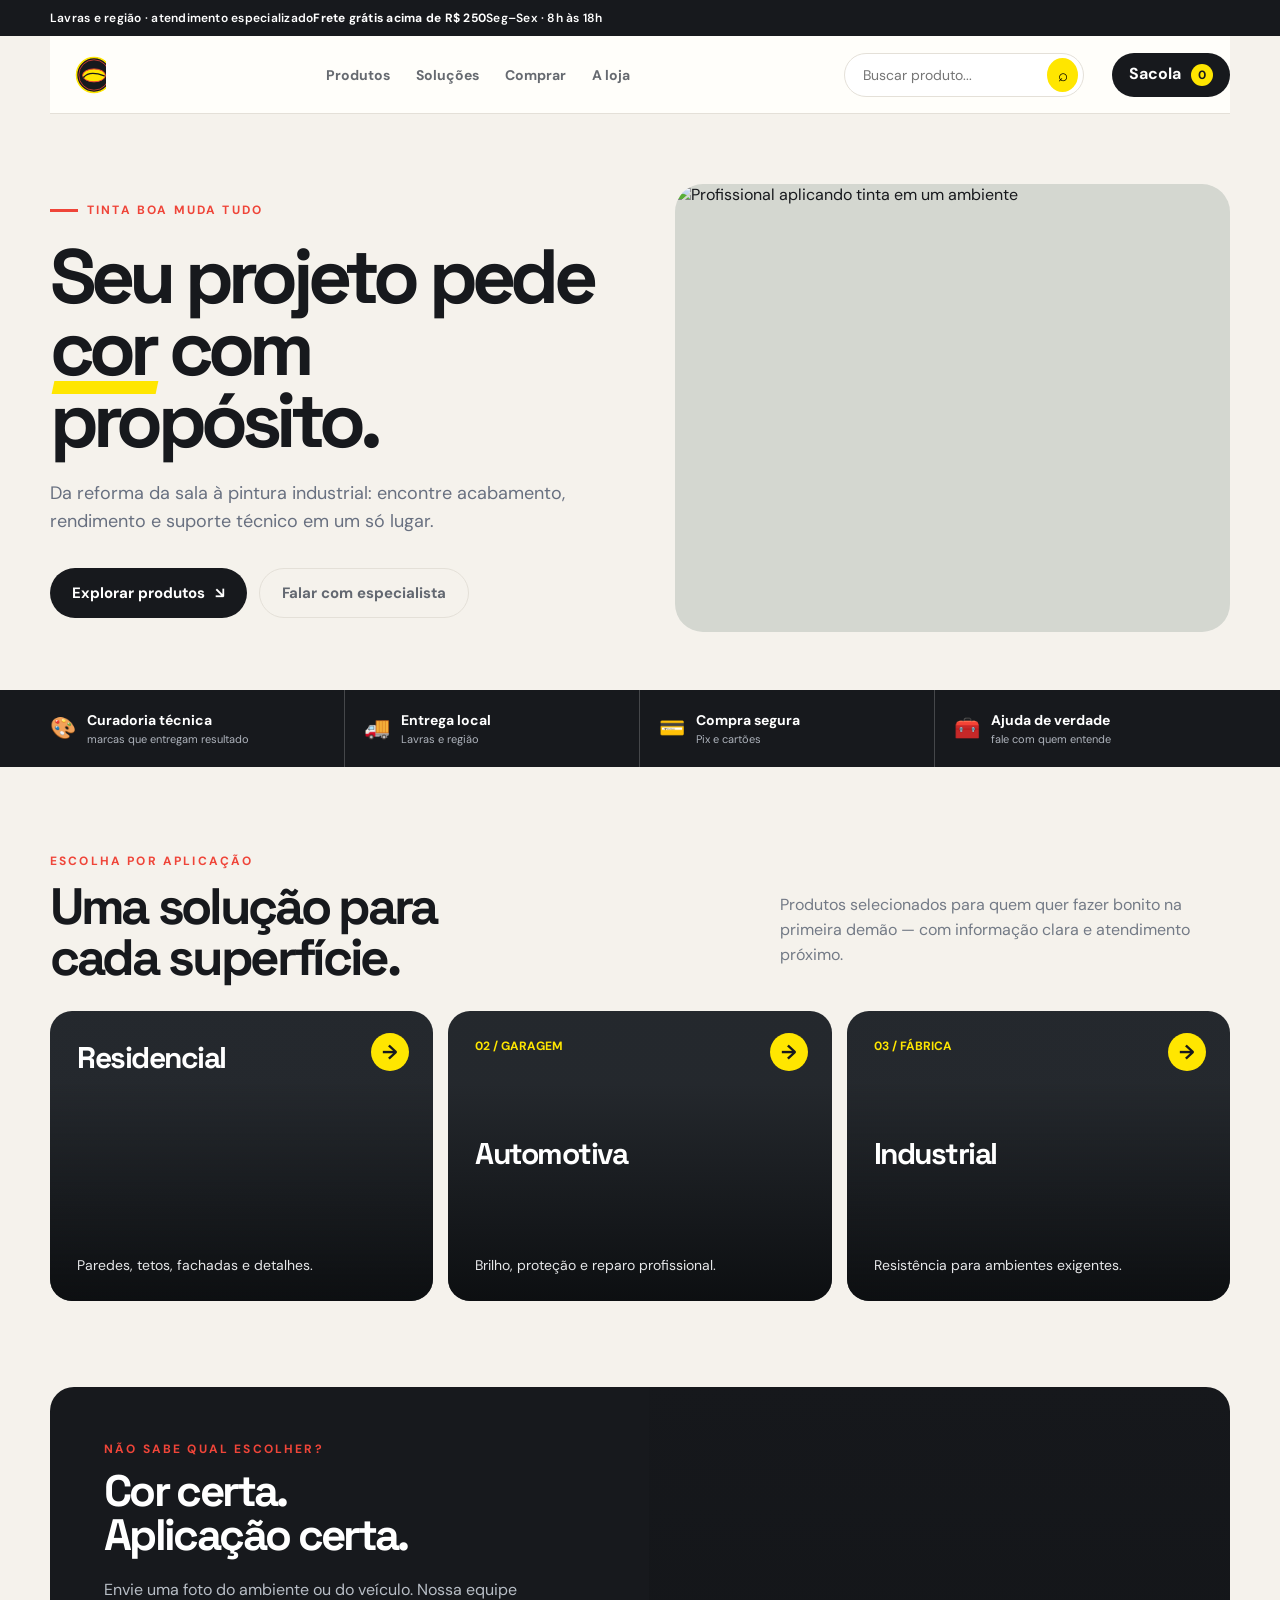
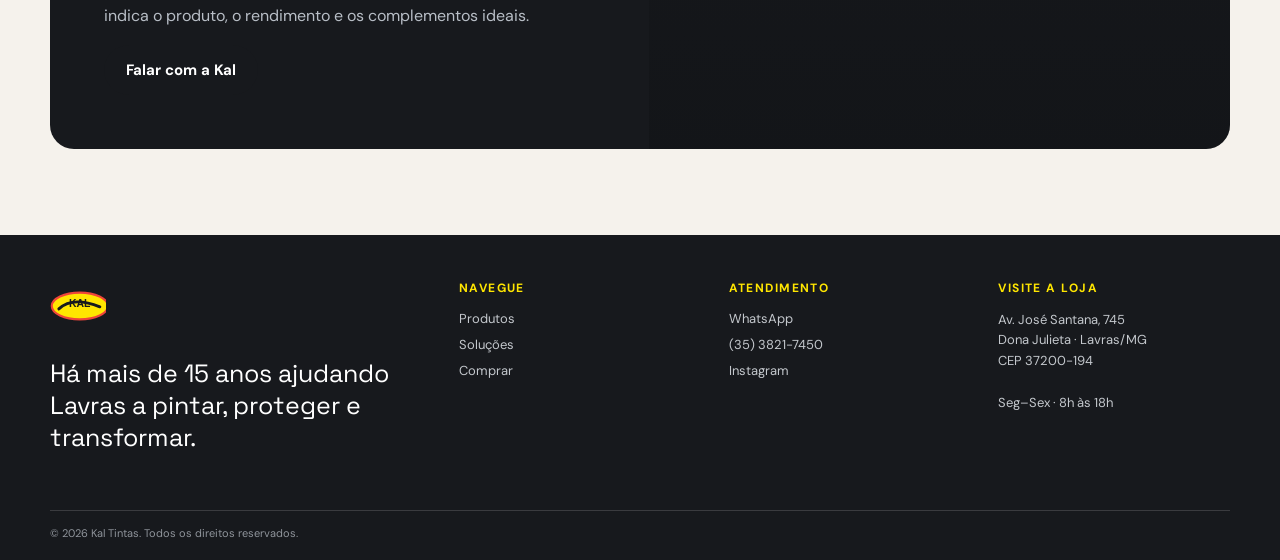
==== commit 89696ce1: "Aprimorar identidade visual e imagens de aplicação" ====
--- a/index.html
+++ b/index.html
@@ -2,19 +2,19 @@
 <html lang="pt-BR">
 <head>
 <meta charset="utf-8"><meta name="viewport" content="width=device-width,initial-scale=1"><meta name="description" content="Kal Tintas: soluções para pintar, proteger e transformar em Lavras, MG."><title>Kal Tintas · A cor certa para cada projeto</title>
-<link rel="icon" href="data:image/svg+xml,%3Csvg xmlns='http://www.w3.org/2000/svg' viewBox='0 0 64 64'%3E%3Crect width='64' height='64' rx='16' fill='%2317191d'/%3E%3Cellipse cx='32' cy='32' rx='24' ry='16' fill='%23ffe600' stroke='%23ef4539' stroke-width='3'/%3E%3Ctext x='32' y='31' text-anchor='middle' font-size='10' font-family='Arial' font-weight='800'%3EKAL%3C/text%3E%3C/svg%3E"><link href="https://fonts.googleapis.com/css2?family=DM+Sans:wght@400;500;600;700&family=Manrope:wght@700;800&display=swap" rel="stylesheet"><link rel="stylesheet" href="styles.css">
+<link rel="icon" href="data:image/svg+xml,%3Csvg xmlns='http://www.w3.org/2000/svg' viewBox='0 0 64 64'%3E%3Crect width='64' height='64' rx='16' fill='%2317191d'/%3E%3Cellipse cx='32' cy='32' rx='24' ry='16' fill='%23ffe600' stroke='%23ef4539' stroke-width='3'/%3E%3Ctext x='32' y='31' text-anchor='middle' font-size='10' font-family='Arial' font-weight='800'%3EKAL%3C/text%3E%3C/svg%3E"><link href="https://fonts.googleapis.com/css2?family=DM+Sans:wght@400;500;600;700&family=Manrope:wght@700;800&display=swap" rel="stylesheet"><link rel="stylesheet" href="styles.css?v=20261008">
 </head>
 <body>
 <div class="topline"><div class="wrap"><span>Lavras e região · atendimento especializado</span><b>Frete grátis acima de R$ 250</b><span>Seg–Sex · 8h às 18h</span></div></div>
-<header><div class="wrap nav"><button class="menu">☰</button><a class="brand" href="index.html" aria-label="Kal Tintas início"><span class="brand-mark"><svg viewBox="0 0 220 90"><ellipse cx="76" cy="45" rx="67" ry="32" fill="#ffe600" stroke="#ef4539" stroke-width="5"/><path d="M26 52c23-22 55-22 98-5" fill="none" stroke="#17191d" stroke-width="7" stroke-linecap="round"/><text x="76" y="48" text-anchor="middle" font-size="25" font-family="Arial" font-weight="900" fill="#17191d">KAL</text><text x="155" y="48" font-size="18" font-family="Arial" font-weight="800" fill="#ffe600">TINTAS</text></svg></span></a><nav class="navlinks"><a href="products.html">Produtos</a><a href="#solucoes">Soluções</a><a href="products.html">Comprar</a><a href="#contato">A loja</a></nav><div class="search"><input id="global-search" placeholder="Buscar produto..." aria-label="Buscar produto"><button data-search>⌕</button></div><button class="cart-btn" id="open-cart">Sacola <span class="cart-count" id="cart-count">0</span></button></div></header>
+<header><div class="wrap nav"><button class="menu">☰</button><a class="brand" href="index.html" aria-label="Kal Tintas início"><span class="brand-mark"><svg viewBox="0 0 100 100" role="img" aria-label="KAL"><circle cx="50" cy="50" r="46" fill="#17191d" stroke="#ffe600" stroke-width="4"/><circle cx="50" cy="50" r="40" fill="none" stroke="#ef4539" stroke-width="2"/><ellipse cx="50" cy="51" rx="30" ry="17" fill="#ffe600" stroke="#ef4539" stroke-width="2.5"/><path d="M23 56c10-13 27-14 54-4" fill="none" stroke="#17191d" stroke-width="3.5" stroke-linecap="round"/><text x="50" y="54" text-anchor="middle" font-size="13" font-family="Arial,sans-serif" font-weight="900" fill="#17191d">KAL</text></svg></span></a><nav class="navlinks"><a href="products.html">Produtos</a><a href="#solucoes">Soluções</a><a href="products.html">Comprar</a><a href="#contato">A loja</a></nav><div class="search"><input id="global-search" placeholder="Buscar produto..." aria-label="Buscar produto"><button data-search>⌕</button></div><button class="cart-btn" id="open-cart">Sacola <span class="cart-count" id="cart-count">0</span></button></div></header>
 <main>
-<section class="hero" id="inicio"><div class="wrap hero-grid"><div><span class="eyebrow">Tinta boa muda tudo</span><h1>Seu projeto pede <em>cor</em> com propósito.</h1><p>Da reforma da sala à pintura industrial: encontre acabamento, rendimento e suporte técnico em um só lugar.</p><div class="hero-actions"><a class="btn btn-dark" href="products.html">Explorar produtos <span>↘</span></a><a class="btn btn-ghost" href="https://wa.me/553538217450" target="_blank">Falar com especialista</a></div></div><div class="hero-visual"><div class="hero-photo"><img src="https://images.unsplash.com/photo-1562259949-e8e7683e6ab1?auto=format&fit=crop&w=1200&q=88" alt="Profissional aplicando tinta em um ambiente"></div></div></div></section>
+<section class="hero" id="inicio"><div class="wrap hero-grid"><div><span class="eyebrow">Tinta boa muda tudo</span><h1>Seu projeto pede <em>cor</em> com propósito.</h1><p>Da reforma da sala à pintura industrial: encontre acabamento, rendimento e suporte técnico em um só lugar.</p><div class="hero-actions"><a class="btn btn-dark" href="products.html">Explorar produtos <span>↘</span></a><a class="btn btn-ghost" href="https://wa.me/553538217450" target="_blank">Falar com especialista</a></div></div><div class="hero-visual"><div class="hero-photo"><img src="https://images.unsplash.com/photo-1589939705384-5185137a7f0f?auto=format&fit=crop&w=1200&q=88" alt="Profissional aplicando tinta em um ambiente"></div></div></div></section>
 <section class="trust"><div class="wrap"><div class="trust-item"><span class="trust-icon">🎨</span><div><strong>Curadoria técnica</strong><small>marcas que entregam resultado</small></div></div><div class="trust-item"><span class="trust-icon">🚚</span><div><strong>Entrega local</strong><small>Lavras e região</small></div></div><div class="trust-item"><span class="trust-icon">💳</span><div><strong>Compra segura</strong><small>Pix e cartões</small></div></div><div class="trust-item"><span class="trust-icon">🧰</span><div><strong>Ajuda de verdade</strong><small>fale com quem entende</small></div></div></div></section>
-<section class="section" id="solucoes"><div class="wrap"><div class="section-head"><div><div class="section-kicker">Escolha por aplicação</div><h2>Uma solução para<br>cada superfície.</h2></div><p class="section-intro">Produtos selecionados para quem quer fazer bonito na primeira demão — com informação clara e atendimento próximo.</p></div><div class="categories"><a class="cat" style="--bg:url('https://images.unsplash.com/photo-1505693416388-ac5ce068fe85?auto=format&fit=crop&w=1000&q=85')" href="products.html?category=Residencial"><span class="cat-num">01 / CASA</span><h3>Residencial</h3><p>Paredes, tetos, fachadas e detalhes.</p></a><a class="cat" style="--bg:url('https://images.unsplash.com/photo-1492144534655-ae79c964c9d7?auto=format&fit=crop&w=1000&q=85')" href="products.html?category=Automotiva"><span class="cat-num">02 / GARAGEM</span><h3>Automotiva</h3><p>Brilho, proteção e reparo profissional.</p></a><a class="cat" style="--bg:url('https://images.unsplash.com/photo-1581094794329-c8112a89af12?auto=format&fit=crop&w=1000&q=85')" href="products.html?category=Industrial"><span class="cat-num">03 / FÁBRICA</span><h3>Industrial</h3><p>Resistência para ambientes exigentes.</p></a></div></div></section>
+<section class="section" id="solucoes"><div class="wrap"><div class="section-head"><div><div class="section-kicker">Escolha por aplicação</div><h2>Uma solução para<br>cada superfície.</h2></div><p class="section-intro">Produtos selecionados para quem quer fazer bonito na primeira demão — com informação clara e atendimento próximo.</p></div><div class="categories"><a class="cat" style="--bg:url('https://irp.cdn-website.com/6a5f22af/dms3rep/multi/interior-house-painting-living-room-hervey-bay.jpg')" href="products.html?category=Residencial"><h3>Residencial</h3><p>Paredes, tetos, fachadas e detalhes.</p></a><a class="cat" style="--bg:url('https://professionalautocollision.com/images/2024/02/15/home-page-image-2.png')" href="products.html?category=Automotiva"><span class="cat-num">02 / GARAGEM</span><h3>Automotiva</h3><p>Brilho, proteção e reparo profissional.</p></a><a class="cat" style="--bg:url('https://www.leiritz-maschinenbau.de/leiritz/_processed_/3/b/csm_maschinenbau-industrielackierung_849245fce4.jpg')" href="products.html?category=Industrial"><span class="cat-num">03 / FÁBRICA</span><h3>Industrial</h3><p>Resistência para ambientes exigentes.</p></a></div></div></section>
 <section class="service-band"><div class="wrap service-grid"><div class="service-copy"><div class="section-kicker">Não sabe qual escolher?</div><h2>Cor certa.<br>Aplicação certa.</h2><p>Envie uma foto do ambiente ou do veículo. Nossa equipe indica o produto, o rendimento e os complementos ideais.</p><a class="btn btn-dark" href="https://wa.me/553538217450" target="_blank">Falar com a Kal</a></div><div class="service-photo" aria-label="Pintura industrial profissional"></div></div></section>
 </main>
 <footer id="contato"><div class="wrap"><div class="footer-grid"><div class="footer-brand"><a class="brand" href="index.html"><span class="brand-mark"><svg viewBox="0 0 220 90"><ellipse cx="76" cy="45" rx="67" ry="32" fill="#ffe600" stroke="#ef4539" stroke-width="5"/><path d="M26 52c23-22 55-22 98-5" fill="none" stroke="#17191d" stroke-width="7" stroke-linecap="round"/><text x="76" y="48" text-anchor="middle" font-size="25" font-family="Arial" font-weight="900" fill="#17191d">KAL</text><text x="155" y="48" font-size="18" font-family="Arial" font-weight="800" fill="#ffe600">TINTAS</text></svg></span></a><p>Há mais de 15 anos ajudando Lavras a pintar, proteger e transformar.</p></div><div><div class="footer-title">Navegue</div><div class="footer-links"><a href="products.html">Produtos</a><a href="#solucoes">Soluções</a><a href="products.html">Comprar</a></div></div><div><div class="footer-title">Atendimento</div><div class="footer-links"><a href="https://wa.me/553538217450">WhatsApp</a><a href="tel:+553538217450">(35) 3821-7450</a><a href="https://instagram.com/kal.tintas/">Instagram</a></div></div><div><div class="footer-title">Visite a loja</div><div class="address">Av. José Santana, 745<br>Dona Julieta · Lavras/MG<br>CEP 37200-194<br><br>Seg–Sex · 8h às 18h</div></div></div><div class="footer-bottom">© 2026 Kal Tintas. Todos os direitos reservados.</div></div></footer>
 <nav class="mobile-nav"><a href="index.html">⌂<span>Início</span></a><a href="products.html">▦<span>Produtos</span></a><a href="#solucoes">✦<span>Soluções</span></a><a href="products.html">🛒<span>Comprar</span></a></nav>
 <div class="cart-drawer" id="cart-drawer"><div class="cart-panel"><div class="cart-head"><h3>Sua sacola</h3><button class="close" id="close-cart">×</button></div><div class="cart-items" id="drawer-items"><div class="empty">Sua sacola está vazia.</div></div><div class="cart-footer"><div class="cart-total"><span>Total</span><span id="drawer-total">R$ 0,00</span></div><a class="btn btn-yellow" href="checkout.html" style="width:100%">Ir para checkout</a></div></div></div><div class="toast" id="toast"></div>
-<script src="site.js?v=20261007"></script></body></html>
+<script src="site.js?v=20261008"></script></body></html>
 
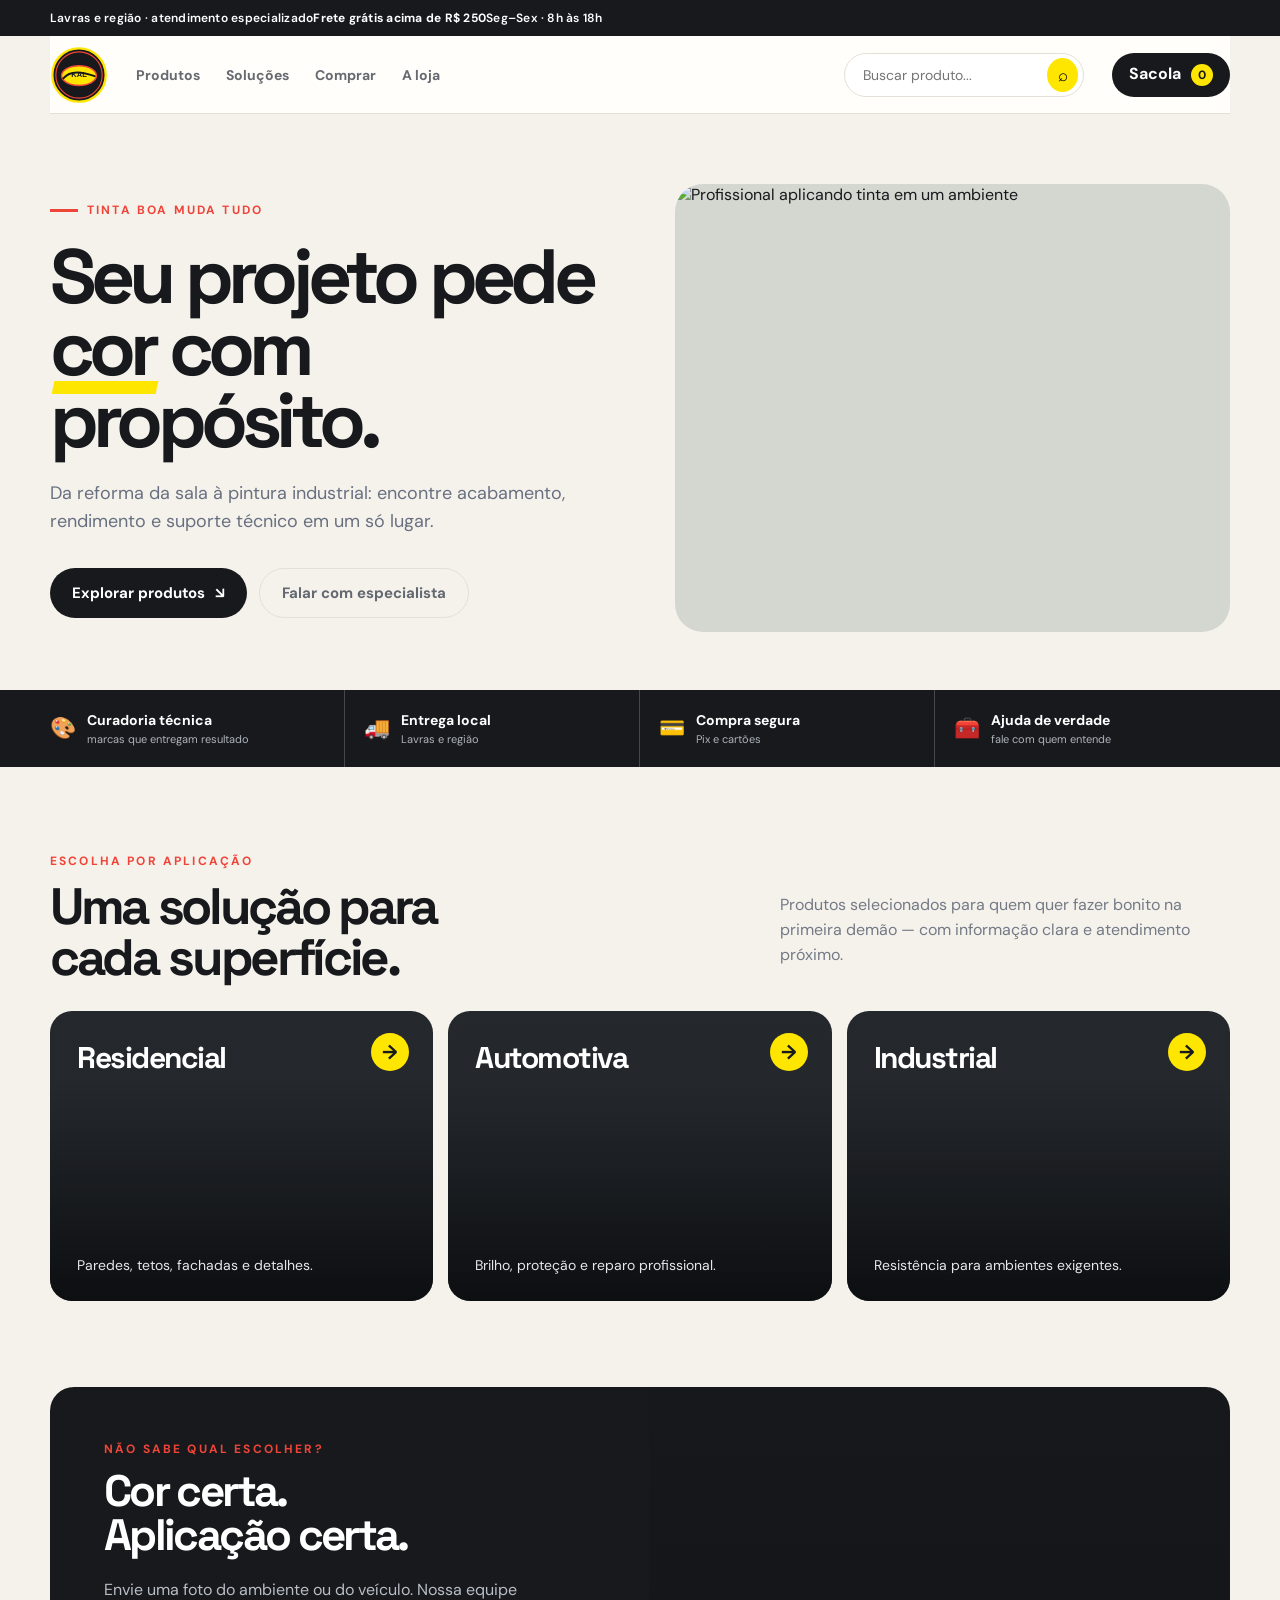
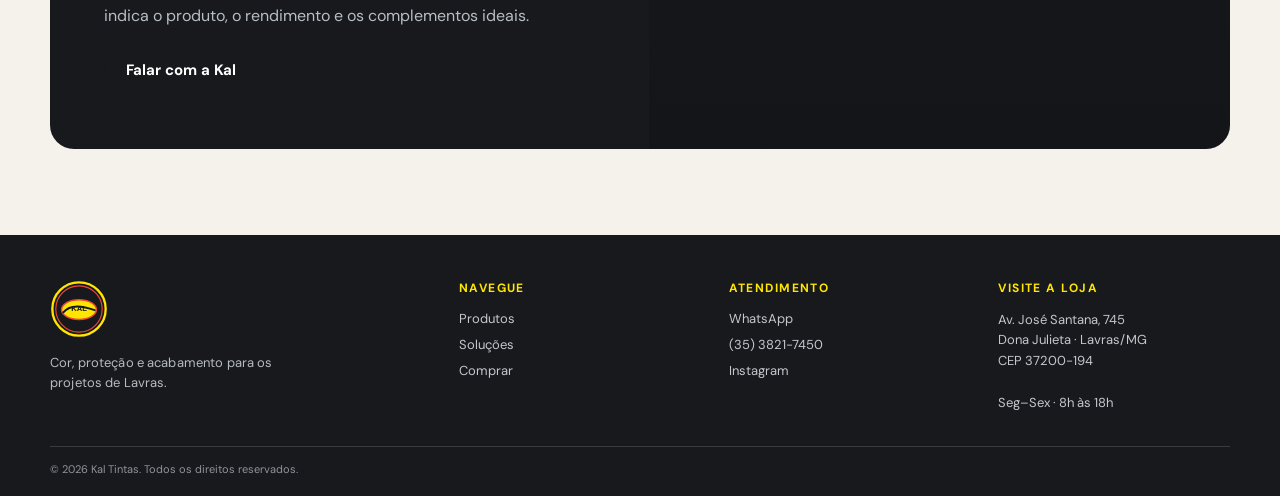
==== commit ac7e3284: "Ajustar logo do rodapé e tipografia" ====
--- a/index.html
+++ b/index.html
@@ -13,7 +13,7 @@
 <section class="section" id="solucoes"><div class="wrap"><div class="section-head"><div><div class="section-kicker">Escolha por aplicação</div><h2>Uma solução para<br>cada superfície.</h2></div><p class="section-intro">Produtos selecionados para quem quer fazer bonito na primeira demão — com informação clara e atendimento próximo.</p></div><div class="categories"><a class="cat" style="--bg:url('https://irp.cdn-website.com/6a5f22af/dms3rep/multi/interior-house-painting-living-room-hervey-bay.jpg')" href="products.html?category=Residencial"><h3>Residencial</h3><p>Paredes, tetos, fachadas e detalhes.</p></a><a class="cat" style="--bg:url('https://professionalautocollision.com/images/2024/02/15/home-page-image-2.png')" href="products.html?category=Automotiva"><span class="cat-num">02 / GARAGEM</span><h3>Automotiva</h3><p>Brilho, proteção e reparo profissional.</p></a><a class="cat" style="--bg:url('https://www.leiritz-maschinenbau.de/leiritz/_processed_/3/b/csm_maschinenbau-industrielackierung_849245fce4.jpg')" href="products.html?category=Industrial"><span class="cat-num">03 / FÁBRICA</span><h3>Industrial</h3><p>Resistência para ambientes exigentes.</p></a></div></div></section>
 <section class="service-band"><div class="wrap service-grid"><div class="service-copy"><div class="section-kicker">Não sabe qual escolher?</div><h2>Cor certa.<br>Aplicação certa.</h2><p>Envie uma foto do ambiente ou do veículo. Nossa equipe indica o produto, o rendimento e os complementos ideais.</p><a class="btn btn-dark" href="https://wa.me/553538217450" target="_blank">Falar com a Kal</a></div><div class="service-photo" aria-label="Pintura industrial profissional"></div></div></section>
 </main>
-<footer id="contato"><div class="wrap"><div class="footer-grid"><div class="footer-brand"><a class="brand" href="index.html"><span class="brand-mark"><svg viewBox="0 0 220 90"><ellipse cx="76" cy="45" rx="67" ry="32" fill="#ffe600" stroke="#ef4539" stroke-width="5"/><path d="M26 52c23-22 55-22 98-5" fill="none" stroke="#17191d" stroke-width="7" stroke-linecap="round"/><text x="76" y="48" text-anchor="middle" font-size="25" font-family="Arial" font-weight="900" fill="#17191d">KAL</text><text x="155" y="48" font-size="18" font-family="Arial" font-weight="800" fill="#ffe600">TINTAS</text></svg></span></a><p>Há mais de 15 anos ajudando Lavras a pintar, proteger e transformar.</p></div><div><div class="footer-title">Navegue</div><div class="footer-links"><a href="products.html">Produtos</a><a href="#solucoes">Soluções</a><a href="products.html">Comprar</a></div></div><div><div class="footer-title">Atendimento</div><div class="footer-links"><a href="https://wa.me/553538217450">WhatsApp</a><a href="tel:+553538217450">(35) 3821-7450</a><a href="https://instagram.com/kal.tintas/">Instagram</a></div></div><div><div class="footer-title">Visite a loja</div><div class="address">Av. José Santana, 745<br>Dona Julieta · Lavras/MG<br>CEP 37200-194<br><br>Seg–Sex · 8h às 18h</div></div></div><div class="footer-bottom">© 2026 Kal Tintas. Todos os direitos reservados.</div></div></footer>
+<footer id="contato"><div class="wrap"><div class="footer-grid"><div class="footer-brand"><a class="brand" href="index.html"><span class="brand-mark"><svg viewBox="0 0 100 100" role="img" aria-label="KAL"><circle cx="50" cy="50" r="46" fill="#17191d" stroke="#ffe600" stroke-width="4"/><circle cx="50" cy="50" r="40" fill="none" stroke="#ef4539" stroke-width="2"/><ellipse cx="50" cy="51" rx="30" ry="17" fill="#ffe600" stroke="#ef4539" stroke-width="2.5"/><path d="M23 56c10-13 27-14 54-4" fill="none" stroke="#17191d" stroke-width="3.5" stroke-linecap="round"/><text x="50" y="54" text-anchor="middle" font-size="13" font-family="Arial,sans-serif" font-weight="900" fill="#17191d">KAL</text></svg></span></a><p>Cor, proteção e acabamento para os projetos de Lavras.</p></div><div><div class="footer-title">Navegue</div><div class="footer-links"><a href="products.html">Produtos</a><a href="#solucoes">Soluções</a><a href="products.html">Comprar</a></div></div><div><div class="footer-title">Atendimento</div><div class="footer-links"><a href="https://wa.me/553538217450">WhatsApp</a><a href="tel:+553538217450">(35) 3821-7450</a><a href="https://instagram.com/kal.tintas/">Instagram</a></div></div><div><div class="footer-title">Visite a loja</div><div class="address">Av. José Santana, 745<br>Dona Julieta · Lavras/MG<br>CEP 37200-194<br><br>Seg–Sex · 8h às 18h</div></div></div><div class="footer-bottom">© 2026 Kal Tintas. Todos os direitos reservados.</div></div></footer>
 <nav class="mobile-nav"><a href="index.html">⌂<span>Início</span></a><a href="products.html">▦<span>Produtos</span></a><a href="#solucoes">✦<span>Soluções</span></a><a href="products.html">🛒<span>Comprar</span></a></nav>
 <div class="cart-drawer" id="cart-drawer"><div class="cart-panel"><div class="cart-head"><h3>Sua sacola</h3><button class="close" id="close-cart">×</button></div><div class="cart-items" id="drawer-items"><div class="empty">Sua sacola está vazia.</div></div><div class="cart-footer"><div class="cart-total"><span>Total</span><span id="drawer-total">R$ 0,00</span></div><a class="btn btn-yellow" href="checkout.html" style="width:100%">Ir para checkout</a></div></div></div><div class="toast" id="toast"></div>
 <script src="site.js?v=20261008"></script></body></html>
--- a/styles.css
+++ b/styles.css
@@ -17,4 +17,6 @@
 .hidden{display:none!important}.cat:before{background:linear-gradient(180deg,rgba(10,12,14,.03) 25%,rgba(10,12,14,.9) 100%),var(--bg) center/cover}.service-photo{background:linear-gradient(180deg,rgba(10,12,14,.08),rgba(10,12,14,.3)),url('https://images.unsplash.com/photo-1581094794329-c8112a89af12?auto=format&fit=crop&w=1200&q=85') center/cover}
 .brand-mark{width:56px;height:52px;overflow:hidden}.brand-mark svg{width:92px;height:38px;max-width:none;transform:translate(-2px,7px)}.brand-mark svg text:last-of-type{display:none}
 @media(max-width:650px){.brand-mark{width:45px;height:43px}.brand-mark svg{width:60px;height:32px;transform:translate(-1px,10px)}}
+.brand{min-width:58px}.brand-mark{width:58px;height:58px;overflow:visible}.brand-mark svg{width:58px;height:58px;max-width:100%;transform:none}.brand-mark svg text:last-of-type{display:block}.cat-num{display:none}.service-photo{background-image:linear-gradient(180deg,rgba(10,12,14,.08),rgba(10,12,14,.3)),url('https://simple-uae.com/source/uploads/2023/06/cap3a_20230612_b51a9.jpg')}.footer-brand p{font-family:'DM Sans',Arial,sans-serif;font-size:13px;line-height:1.55;letter-spacing:.01em;font-weight:400;color:#b7bbc2;max-width:255px;margin-top:15px}
+@media(max-width:650px){.brand{min-width:46px}.brand-mark{width:46px;height:46px}.brand-mark svg{width:46px;height:46px}}
 
